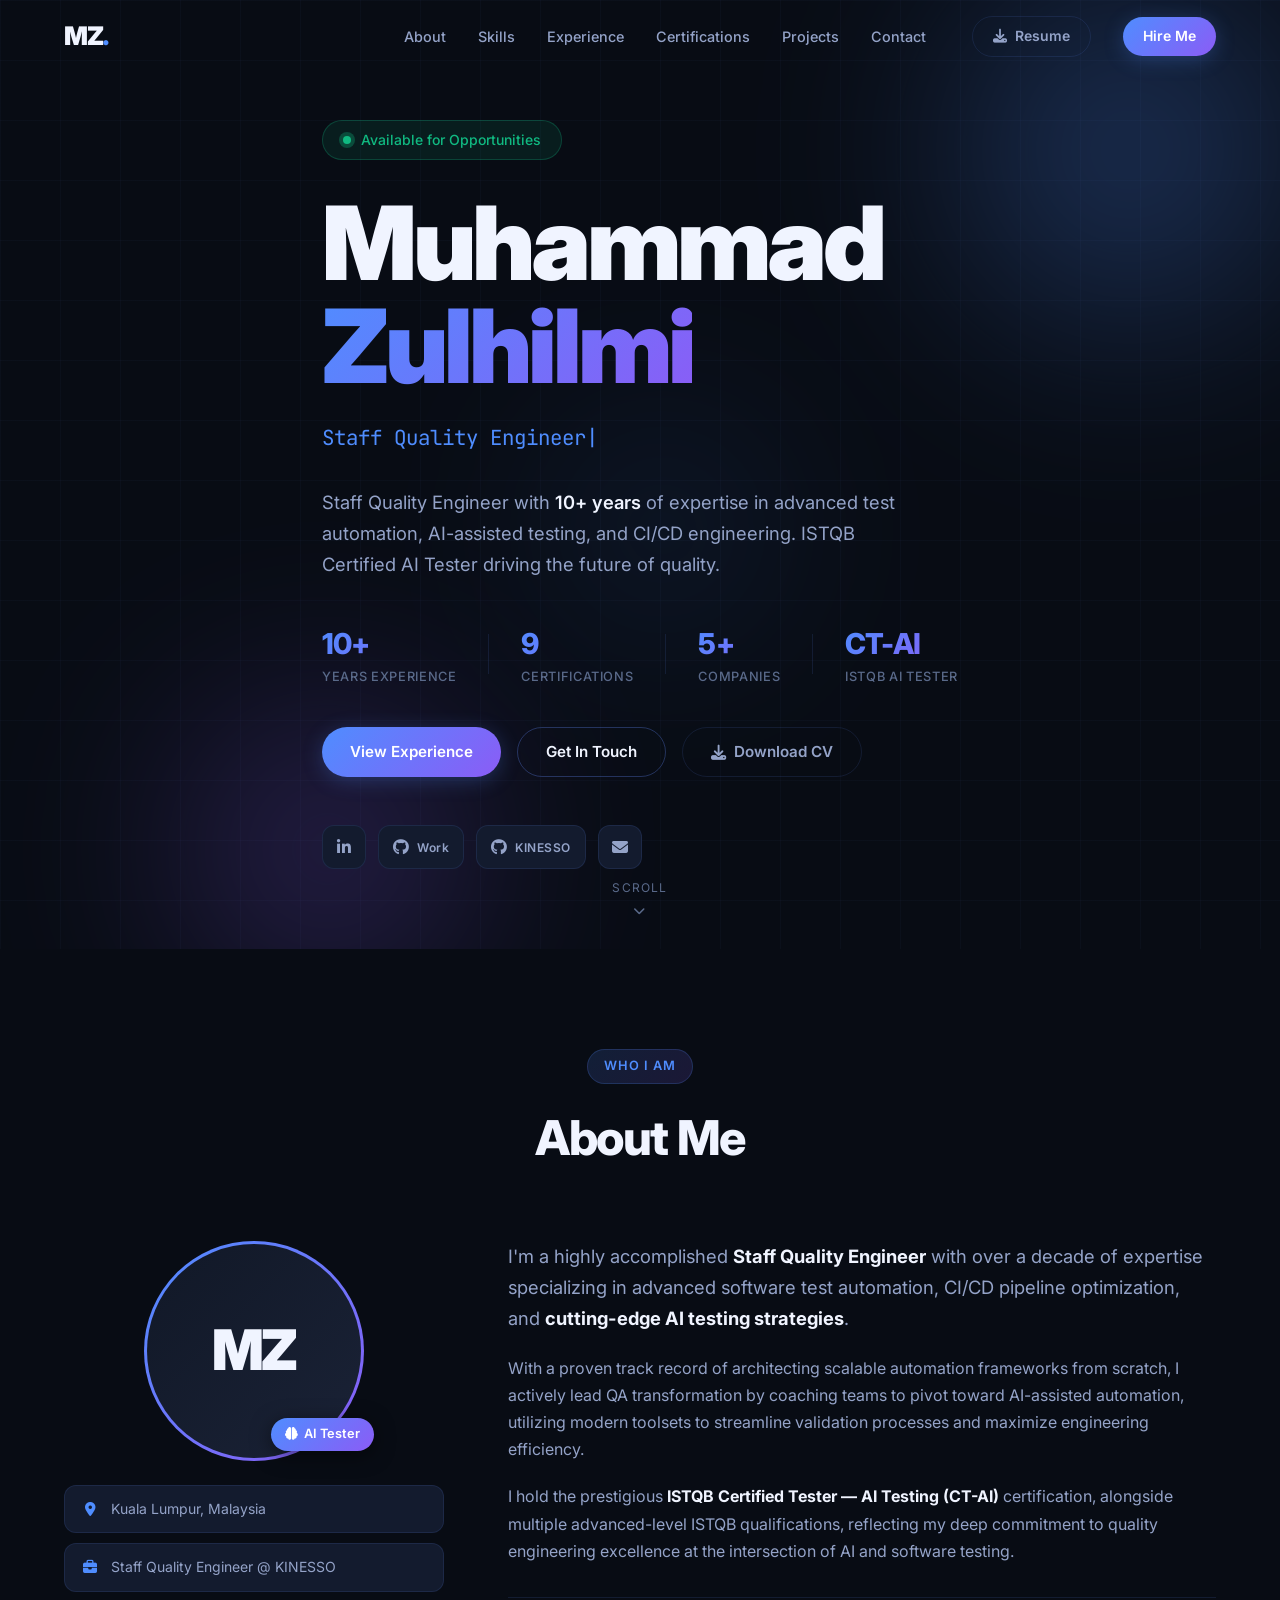
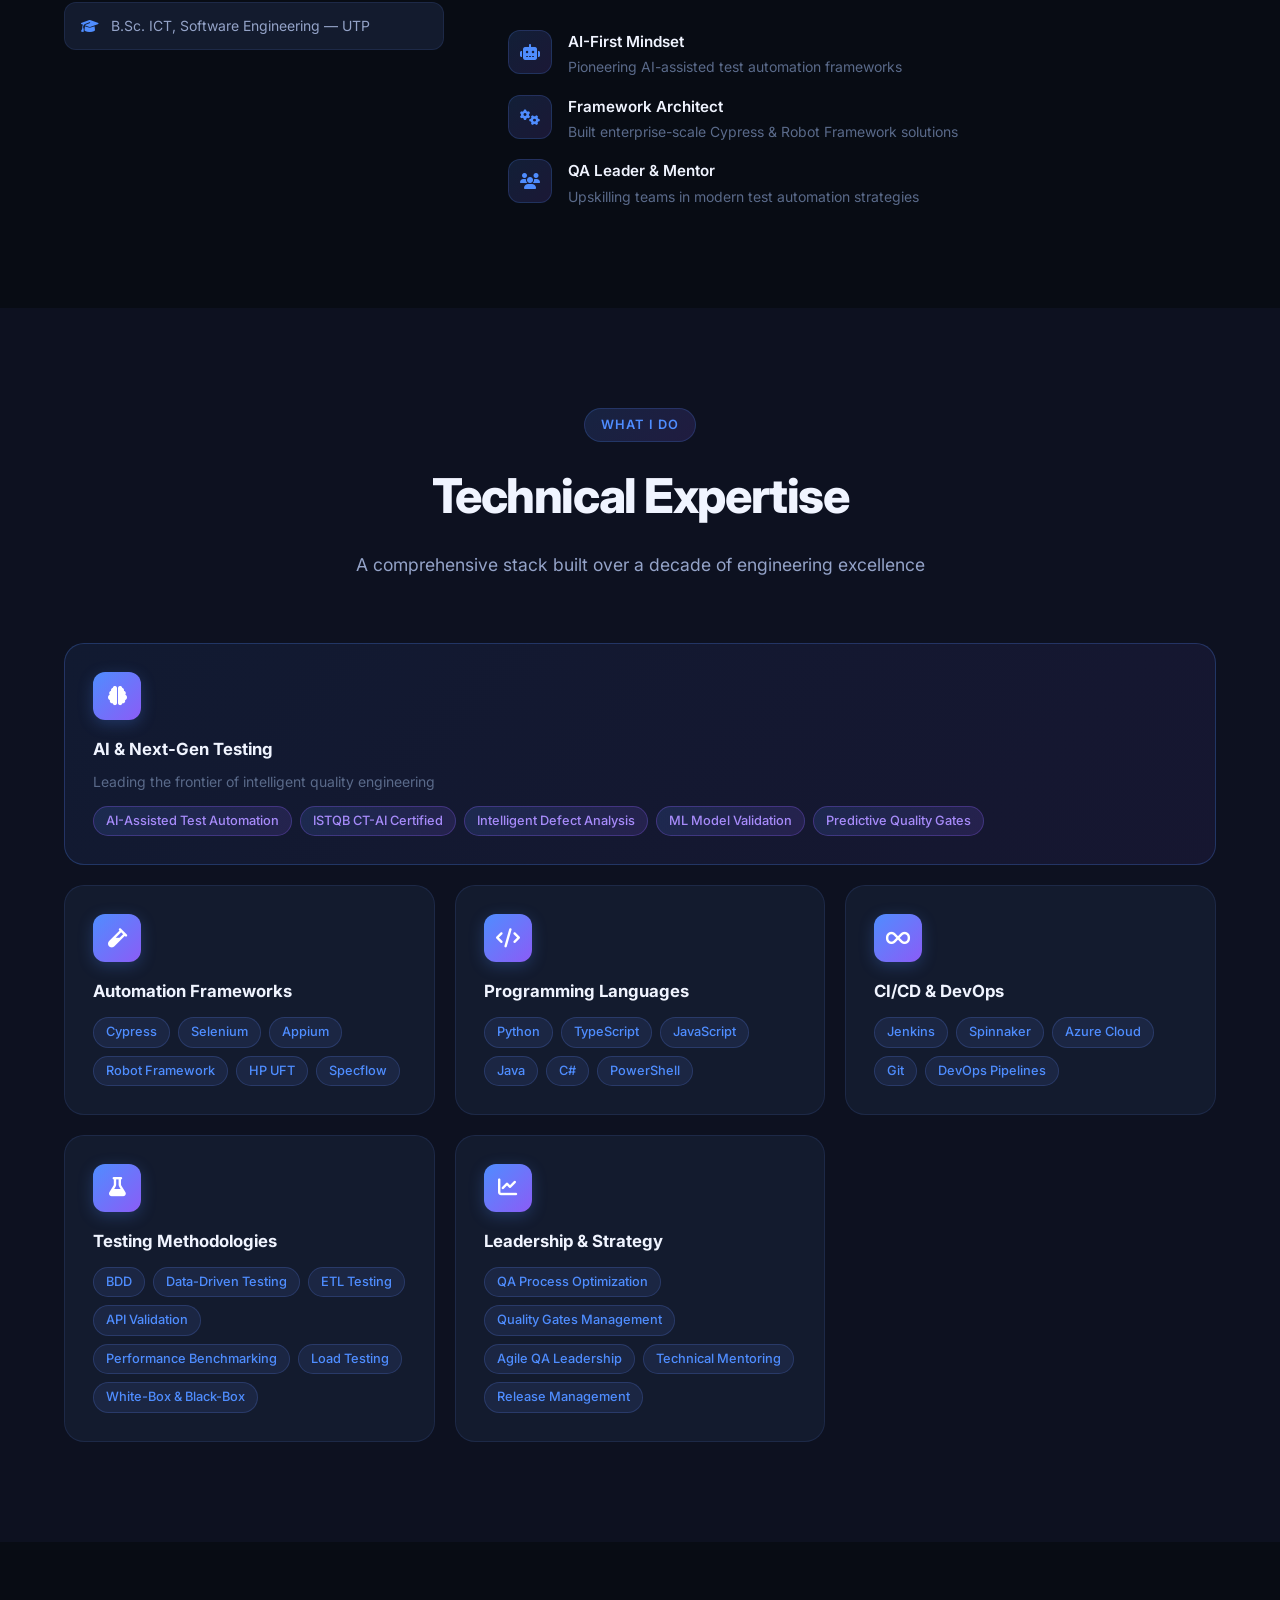
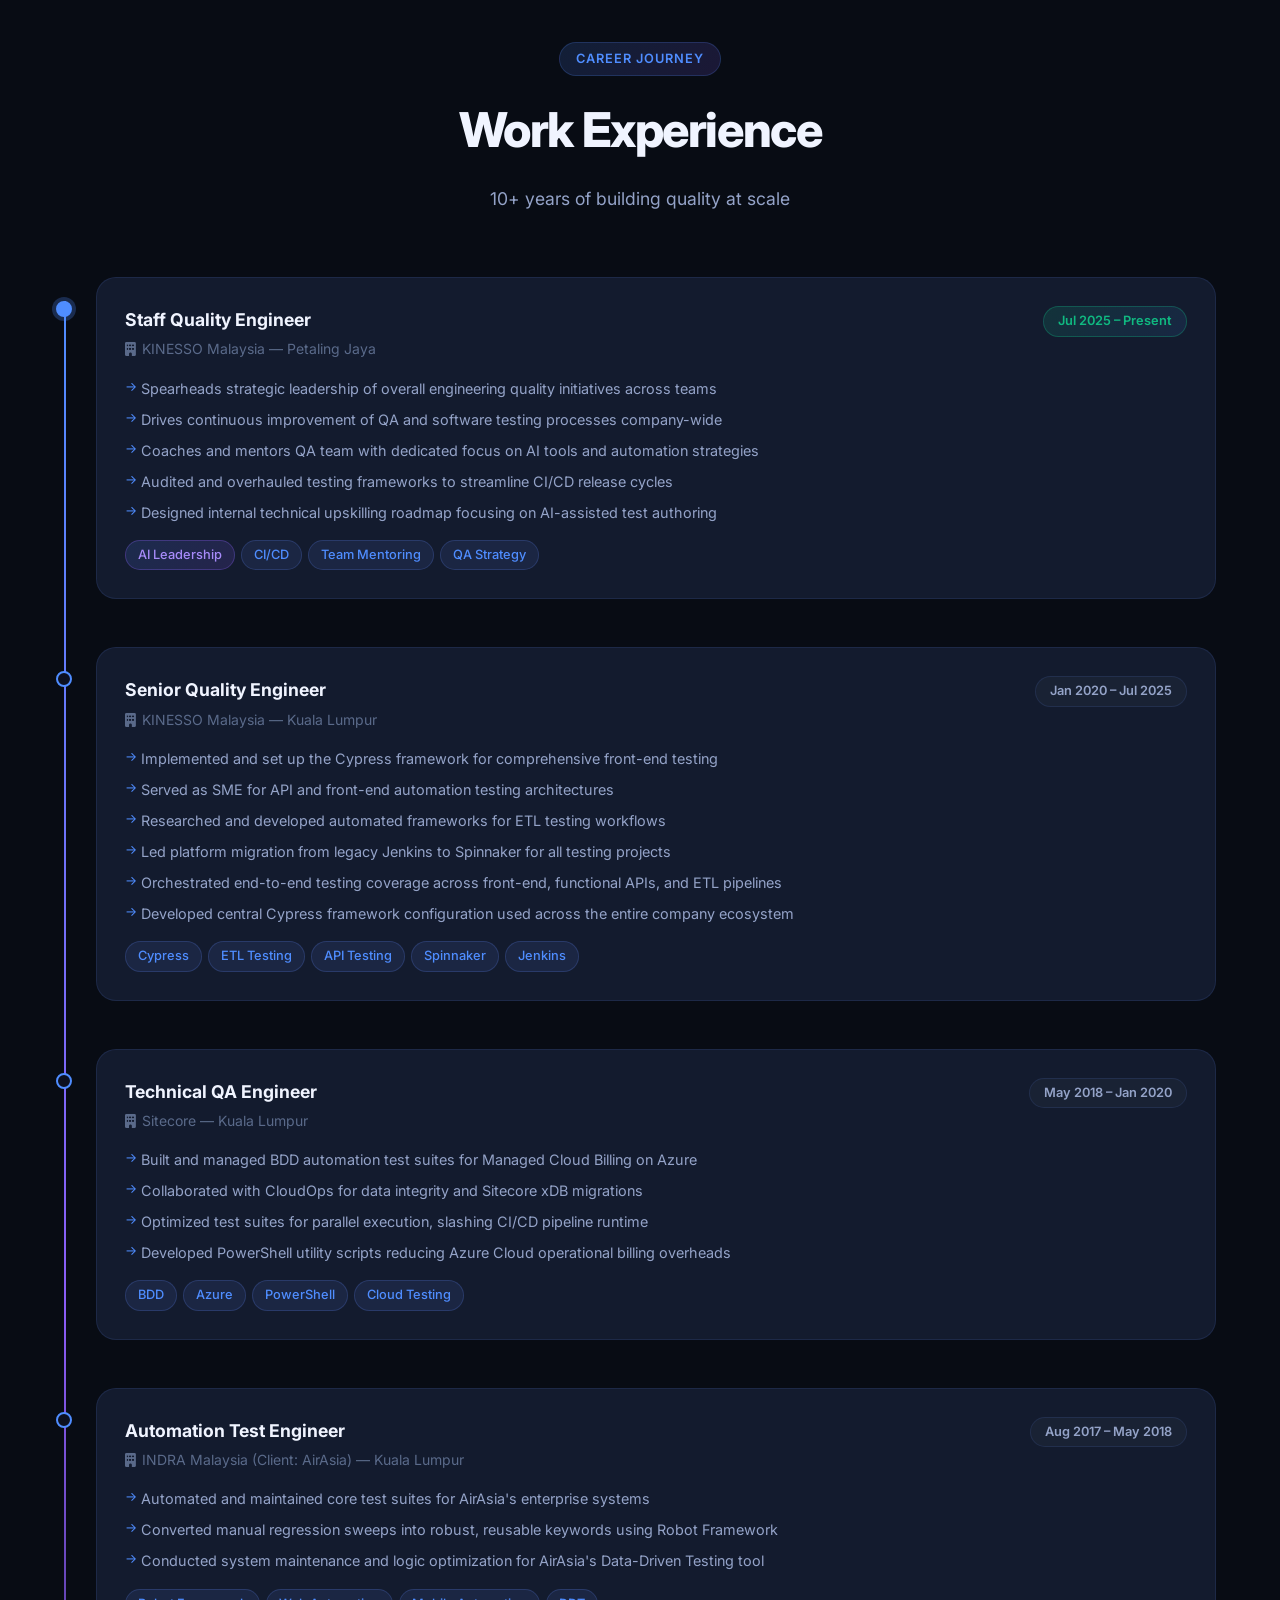
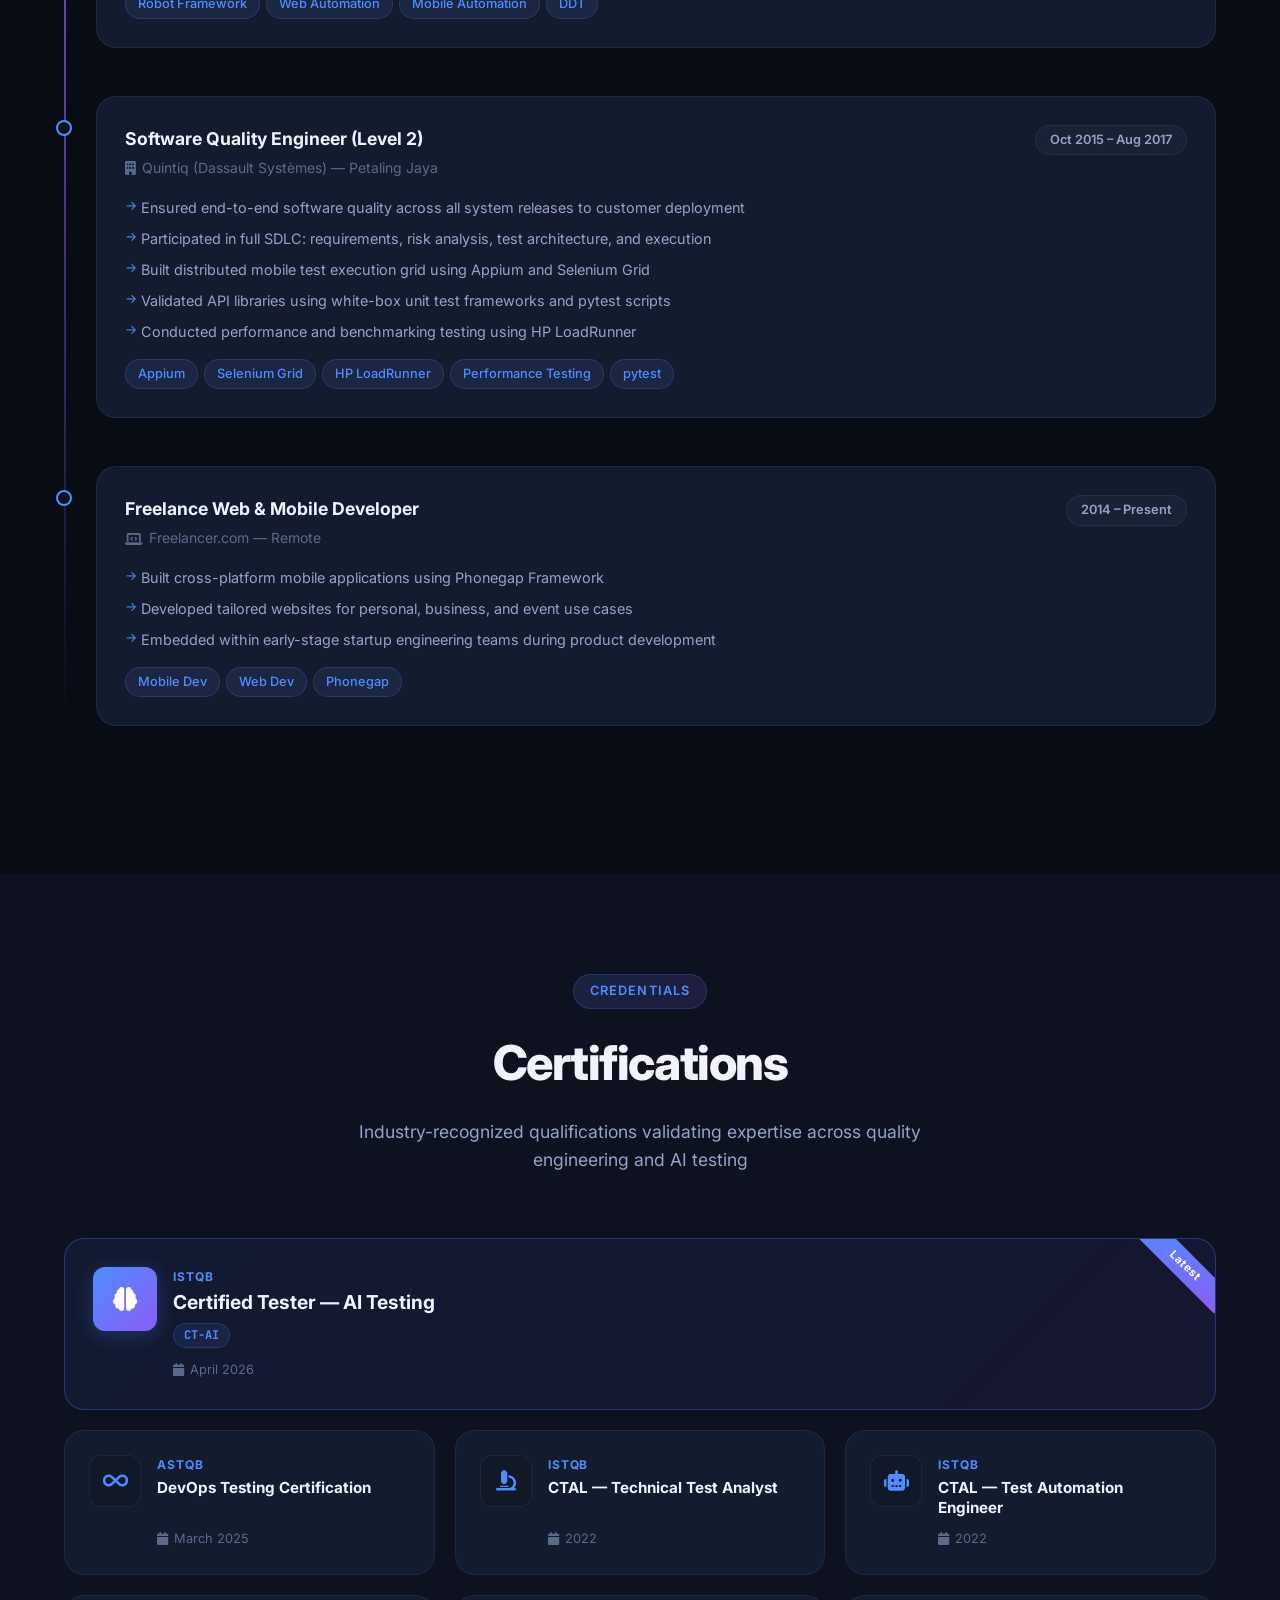
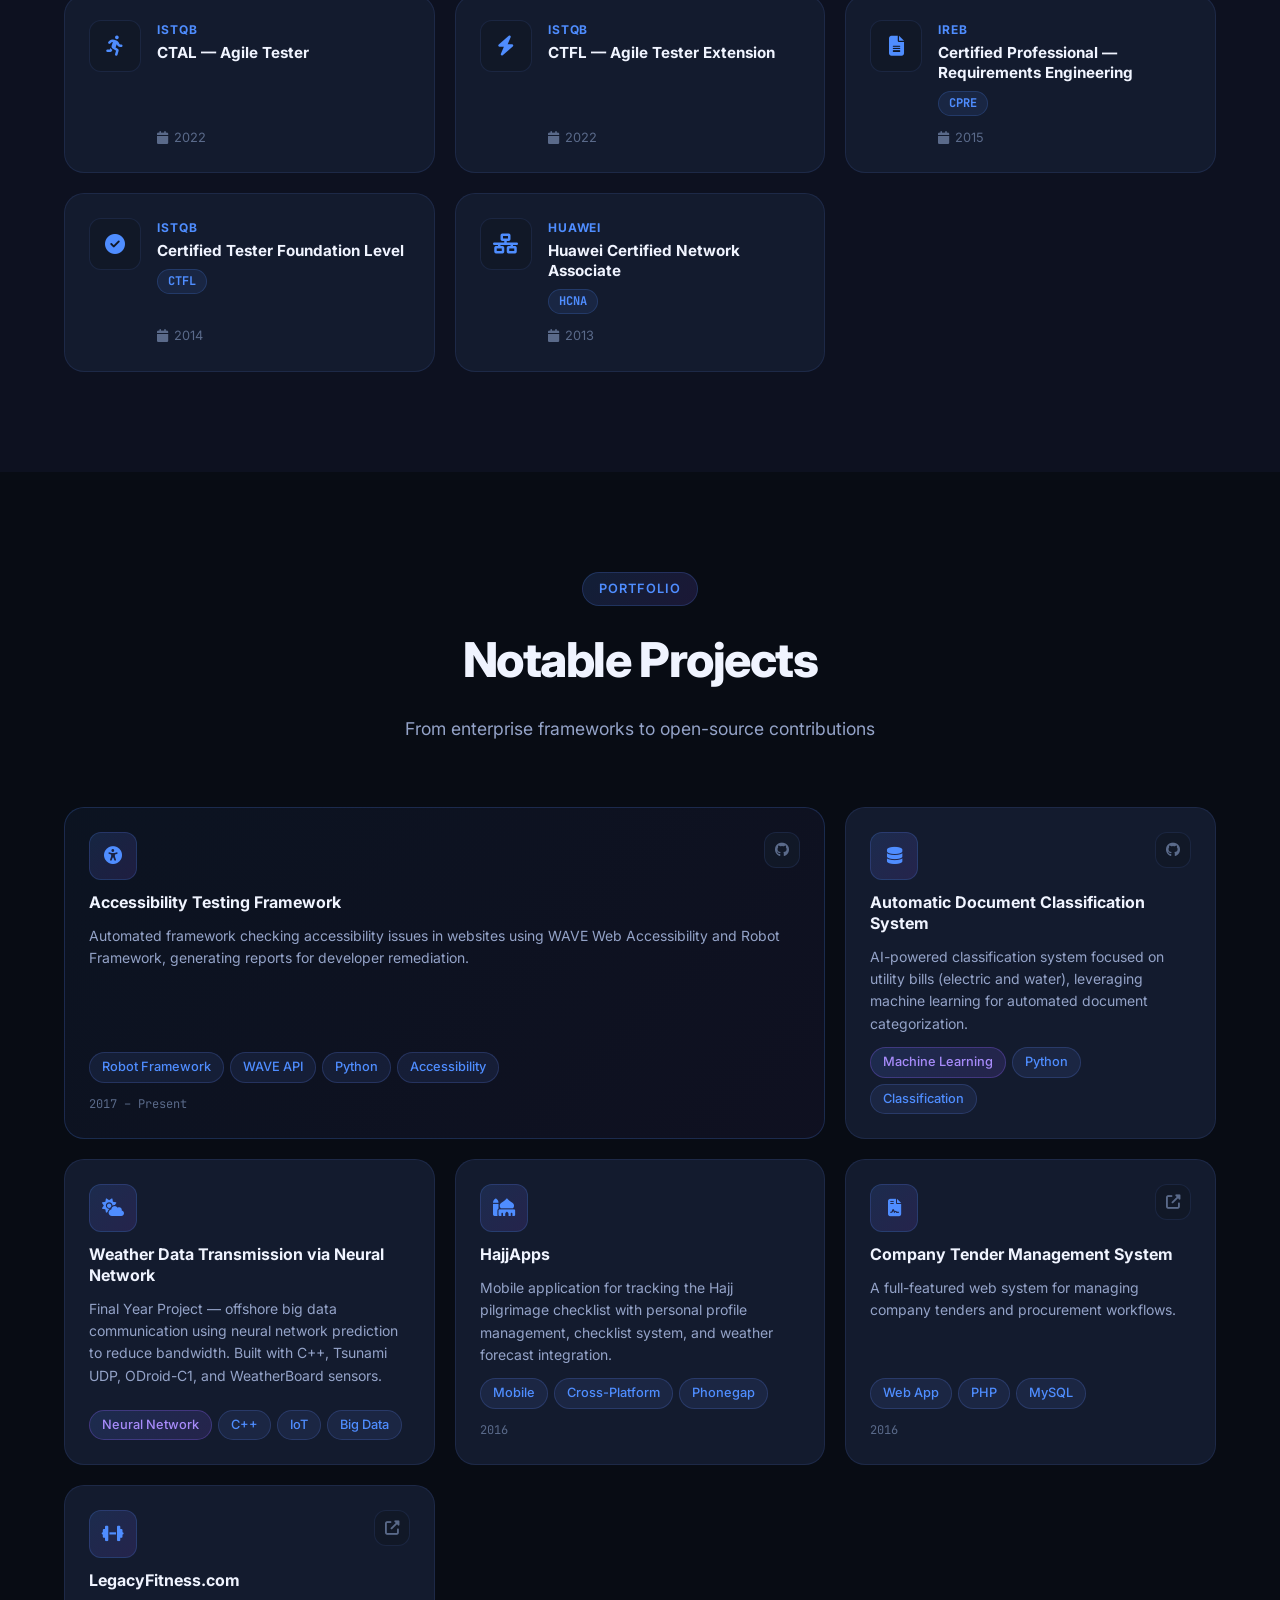
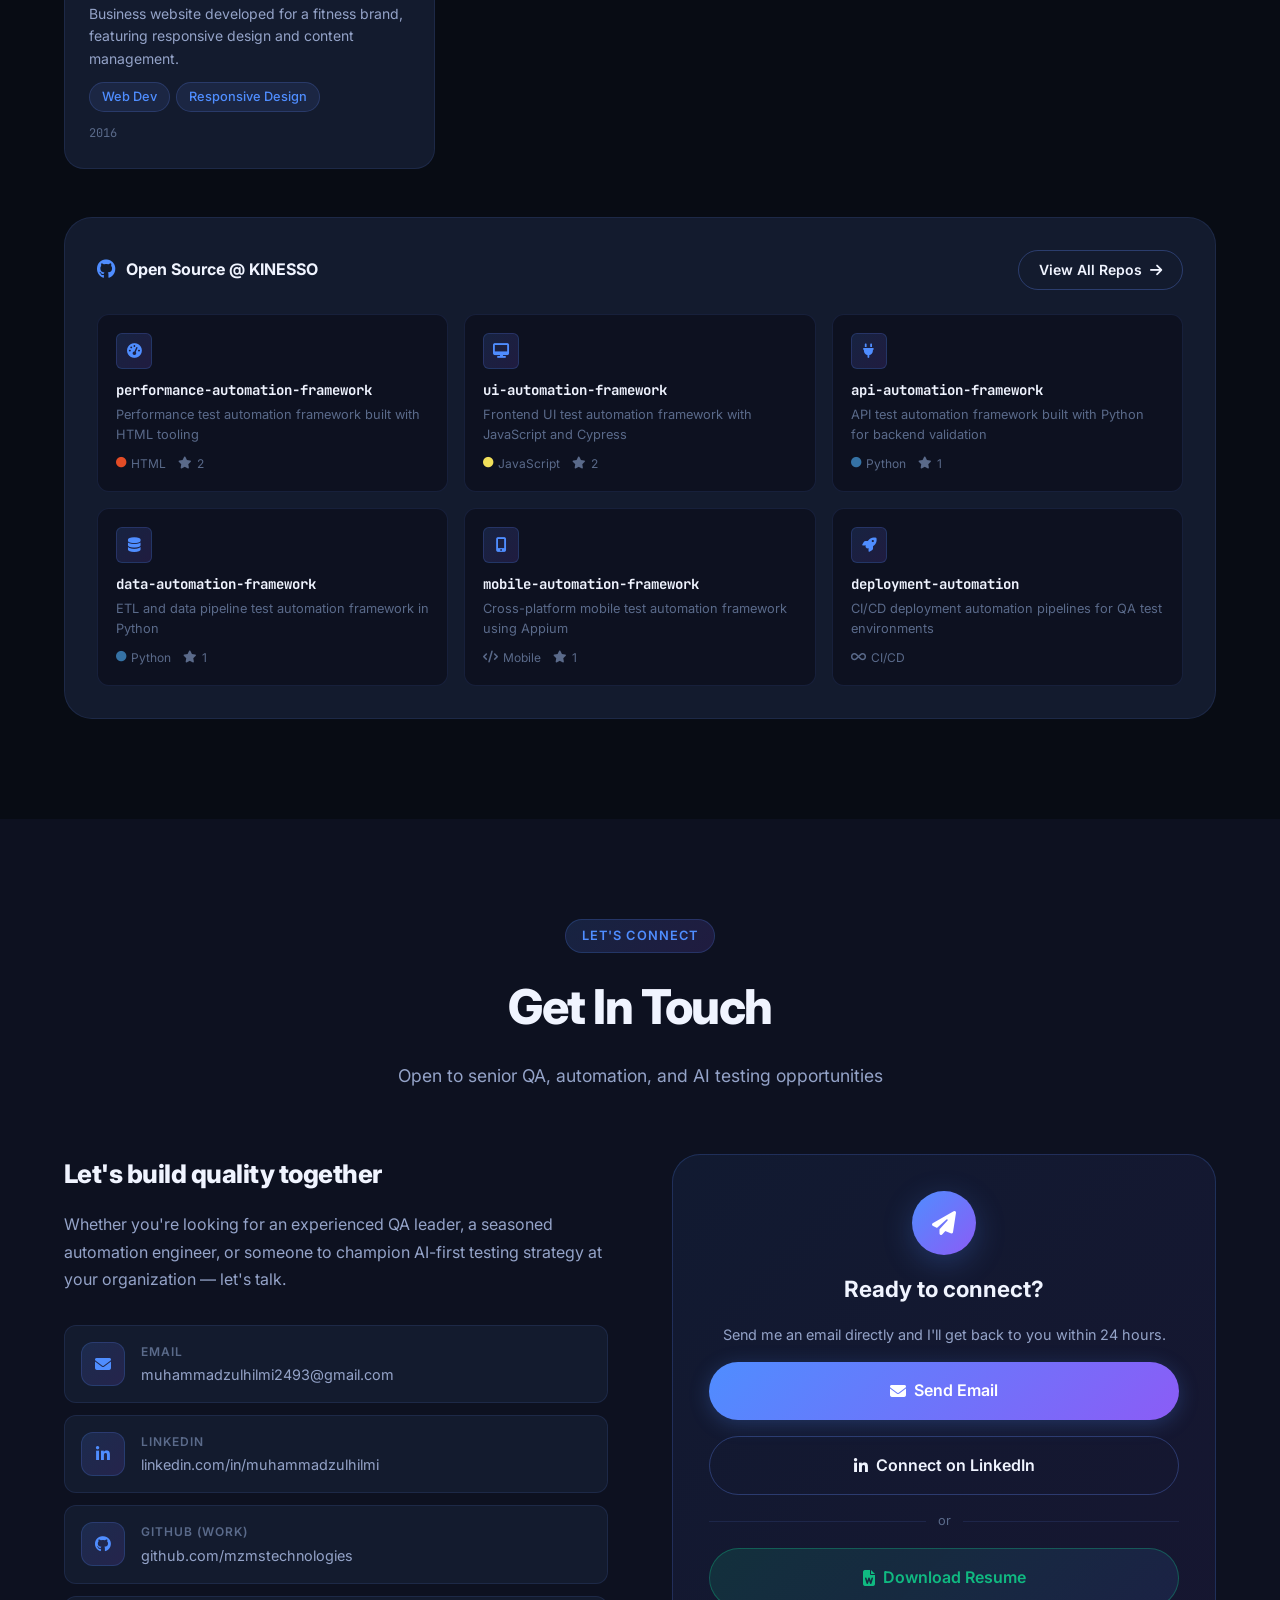
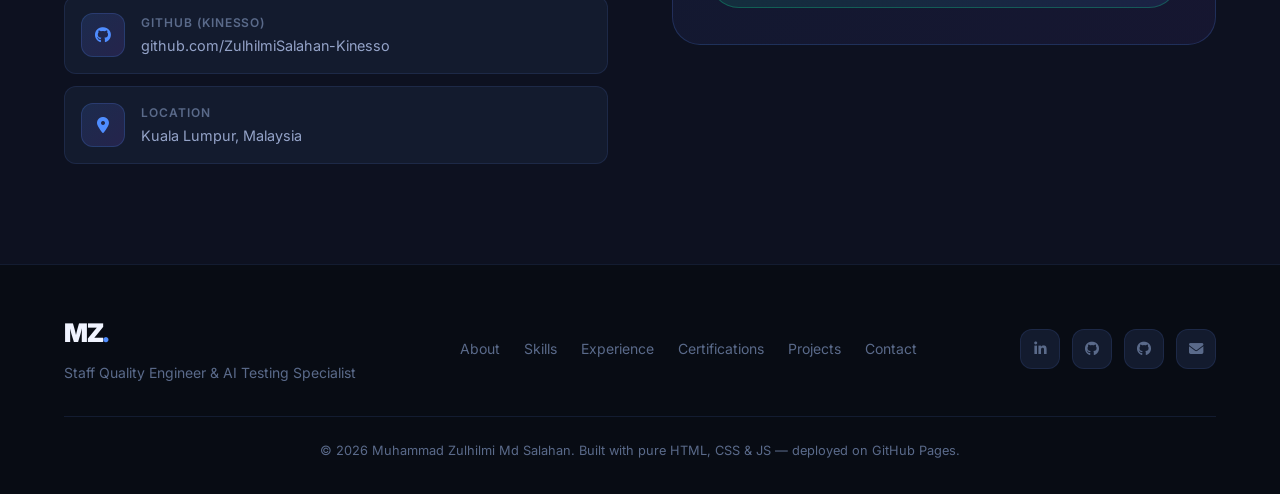
==== index.html @ 46afb4a0 "update 2026 site" ====
<!DOCTYPE html>
<html lang="en">
<head>
  <meta charset="UTF-8" />
  <meta name="viewport" content="width=device-width, initial-scale=1.0" />
  <meta name="description" content="Muhammad Zulhilmi Md Salahan — Staff Quality Engineer, AI Testing Specialist with 10+ years of expertise in test automation, CI/CD, and AI-assisted QA." />
  <meta name="keywords" content="QA Engineer, Test Automation, AI Testing, Cypress, ISTQB, CI/CD, Malaysia" />
  <meta name="author" content="Muhammad Zulhilmi Md Salahan" />
  <title>Muhammad Zulhilmi | Staff QE &amp; AI Testing Specialist</title>

  <!-- Open Graph -->
  <meta property="og:title" content="Muhammad Zulhilmi | Staff QE & AI Testing Specialist" />
  <meta property="og:description" content="10+ years in QA, specializing in AI-assisted test automation, Cypress, and CI/CD pipeline engineering." />
  <meta property="og:type" content="website" />
  <meta property="og:url" content="https://mzulhilmi.github.io" />

  <!-- Fonts -->
  <link rel="preconnect" href="https://fonts.googleapis.com" />
  <link rel="preconnect" href="https://fonts.gstatic.com" crossorigin />
  <link href="https://fonts.googleapis.com/css2?family=Inter:wght@300;400;500;600;700;800;900&family=JetBrains+Mono:wght@400;500&display=swap" rel="stylesheet" />

  <!-- Icons -->
  <link rel="stylesheet" href="https://cdnjs.cloudflare.com/ajax/libs/font-awesome/6.5.0/css/all.min.css" />

  <!-- Styles -->
  <link rel="stylesheet" href="css/portfolio.css" />
</head>
<body>

  <!-- ========== NAV ========== -->
  <nav class="nav" id="nav">
    <div class="nav__container">
      <a href="#hero" class="nav__logo">MZ<span>.</span></a>
      <ul class="nav__links" id="navLinks">
        <li><a href="#about">About</a></li>
        <li><a href="#skills">Skills</a></li>
        <li><a href="#experience">Experience</a></li>
        <li><a href="#certifications">Certifications</a></li>
        <li><a href="#projects">Projects</a></li>
        <li><a href="#contact">Contact</a></li>
      </ul>
      <a href="Resume-ZulhilmiSalahan.docx" download class="btn btn--sm btn--outline nav__resume">
        <i class="fas fa-download"></i> Resume
      </a>
      <a href="mailto:muhammadzulhilmi2493@gmail.com" class="btn btn--sm btn--primary nav__cta">Hire Me</a>
      <button class="nav__burger" id="navBurger" aria-label="Toggle navigation">
        <span></span><span></span><span></span>
      </button>
    </div>
  </nav>

  <!-- ========== HERO ========== -->
  <section class="hero" id="hero">
    <div class="hero__bg">
      <div class="hero__grid"></div>
      <div class="hero__orb hero__orb--1"></div>
      <div class="hero__orb hero__orb--2"></div>
      <div class="hero__orb hero__orb--3"></div>
    </div>
    <div class="hero__container">
      <div class="hero__badge">
        <span class="pulse-dot"></span>
        Available for Opportunities
      </div>
      <h1 class="hero__name">Muhammad<br /><span class="gradient-text">Zulhilmi</span></h1>
      <div class="hero__typewriter">
        <span id="typewriter"></span><span class="cursor">|</span>
      </div>
      <p class="hero__desc">
        Staff Quality Engineer with <strong>10+ years</strong> of expertise in advanced test automation, 
        AI-assisted testing, and CI/CD engineering. ISTQB Certified AI Tester driving the future of quality.
      </p>
      <div class="hero__stats">
        <div class="stat">
          <span class="stat__num">10+</span>
          <span class="stat__label">Years Experience</span>
        </div>
        <div class="stat__divider"></div>
        <div class="stat">
          <span class="stat__num">9</span>
          <span class="stat__label">Certifications</span>
        </div>
        <div class="stat__divider"></div>
        <div class="stat">
          <span class="stat__num">5+</span>
          <span class="stat__label">Companies</span>
        </div>
        <div class="stat__divider"></div>
        <div class="stat">
          <span class="stat__num">CT-AI</span>
          <span class="stat__label">ISTQB AI Tester</span>
        </div>
      </div>
      <div class="hero__actions">
        <a href="#experience" class="btn btn--primary">View Experience</a>
        <a href="#contact" class="btn btn--ghost">Get In Touch</a>
        <a href="Resume-ZulhilmiSalahan.docx" download class="btn btn--outline">
          <i class="fas fa-download"></i> Download CV
        </a>
      </div>
      <div class="hero__socials">
        <a href="https://www.linkedin.com/in/muhammadzulhilmi/" target="_blank" rel="noopener" aria-label="LinkedIn">
          <i class="fab fa-linkedin-in"></i>
        </a>
        <a href="https://github.com/mzmstechnologies" target="_blank" rel="noopener" aria-label="GitHub (Work)">
          <i class="fab fa-github"></i>
          <span class="social__label">Work</span>
        </a>
        <a href="https://github.com/ZulhilmiSalahan-Kinesso" target="_blank" rel="noopener" aria-label="GitHub (KINESSO)">
          <i class="fab fa-github"></i>
          <span class="social__label">KINESSO</span>
        </a>
        <a href="mailto:muhammadzulhilmi2493@gmail.com" aria-label="Email">
          <i class="fas fa-envelope"></i>
        </a>
      </div>
    </div>
    <div class="hero__scroll">
      <span>Scroll</span>
      <i class="fas fa-chevron-down"></i>
    </div>
  </section>

  <!-- ========== ABOUT ========== -->
  <section class="section" id="about">
    <div class="container">
      <div class="section__header">
        <span class="section__tag">Who I Am</span>
        <h2 class="section__title">About Me</h2>
      </div>
      <div class="about__grid">
        <div class="about__visual">
          <div class="about__avatar">
            <div class="about__avatar-inner">
              <img
                src="https://github.com/ZulhilmiSalahan-Kinesso.png"
                alt="Muhammad Zulhilmi Md Salahan"
                class="avatar__photo"
                loading="lazy"
                onerror="this.style.display='none';this.nextElementSibling.style.display='flex'"
              />
              <div class="avatar__initials" style="display:none">MZ</div>
            </div>
            <div class="about__ai-badge">
              <i class="fas fa-brain"></i>
              <span>AI Tester</span>
            </div>
          </div>
          <div class="about__cards">
            <div class="about__card">
              <i class="fas fa-map-marker-alt"></i>
              <span>Kuala Lumpur, Malaysia</span>
            </div>
            <div class="about__card">
              <i class="fas fa-briefcase"></i>
              <span>Staff Quality Engineer @ KINESSO</span>
            </div>
            <div class="about__card">
              <i class="fas fa-graduation-cap"></i>
              <span>B.Sc. ICT, Software Engineering — UTP</span>
            </div>
          </div>
        </div>
        <div class="about__content">
          <p class="about__lead">
            I'm a highly accomplished <strong>Staff Quality Engineer</strong> with over a decade of expertise 
            specializing in advanced software test automation, CI/CD pipeline optimization, and 
            <strong>cutting-edge AI testing strategies</strong>.
          </p>
          <p>
            With a proven track record of architecting scalable automation frameworks from scratch, 
            I actively lead QA transformation by coaching teams to pivot toward AI-assisted automation, 
            utilizing modern toolsets to streamline validation processes and maximize engineering efficiency.
          </p>
          <p>
            I hold the prestigious <strong>ISTQB Certified Tester — AI Testing (CT-AI)</strong> certification, 
            alongside multiple advanced-level ISTQB qualifications, reflecting my deep commitment to quality 
            engineering excellence at the intersection of AI and software testing.
          </p>
          <div class="about__highlights">
            <div class="highlight">
              <i class="fas fa-robot"></i>
              <div>
                <strong>AI-First Mindset</strong>
                <span>Pioneering AI-assisted test automation frameworks</span>
              </div>
            </div>
            <div class="highlight">
              <i class="fas fa-cogs"></i>
              <div>
                <strong>Framework Architect</strong>
                <span>Built enterprise-scale Cypress & Robot Framework solutions</span>
              </div>
            </div>
            <div class="highlight">
              <i class="fas fa-users"></i>
              <div>
                <strong>QA Leader & Mentor</strong>
                <span>Upskilling teams in modern test automation strategies</span>
              </div>
            </div>
          </div>
        </div>
      </div>
    </div>
  </section>

  <!-- ========== SKILLS ========== -->
  <section class="section section--dark" id="skills">
    <div class="container">
      <div class="section__header">
        <span class="section__tag">What I Do</span>
        <h2 class="section__title">Technical Expertise</h2>
        <p class="section__subtitle">A comprehensive stack built over a decade of engineering excellence</p>
      </div>
      <div class="skills__grid">

        <div class="skill-card skill-card--featured">
          <div class="skill-card__icon">
            <i class="fas fa-brain"></i>
          </div>
          <h3>AI &amp; Next-Gen Testing</h3>
          <p>Leading the frontier of intelligent quality engineering</p>
          <div class="skill-tags">
            <span class="tag tag--ai">AI-Assisted Test Automation</span>
            <span class="tag tag--ai">ISTQB CT-AI Certified</span>
            <span class="tag tag--ai">Intelligent Defect Analysis</span>
            <span class="tag tag--ai">ML Model Validation</span>
            <span class="tag tag--ai">Predictive Quality Gates</span>
          </div>
        </div>

        <div class="skill-card">
          <div class="skill-card__icon">
            <i class="fas fa-vial"></i>
          </div>
          <h3>Automation Frameworks</h3>
          <div class="skill-tags">
            <span class="tag">Cypress</span>
            <span class="tag">Selenium</span>
            <span class="tag">Appium</span>
            <span class="tag">Robot Framework</span>
            <span class="tag">HP UFT</span>
            <span class="tag">Specflow</span>
          </div>
        </div>

        <div class="skill-card">
          <div class="skill-card__icon">
            <i class="fas fa-code"></i>
          </div>
          <h3>Programming Languages</h3>
          <div class="skill-tags">
            <span class="tag">Python</span>
            <span class="tag">TypeScript</span>
            <span class="tag">JavaScript</span>
            <span class="tag">Java</span>
            <span class="tag">C#</span>
            <span class="tag">PowerShell</span>
          </div>
        </div>

        <div class="skill-card">
          <div class="skill-card__icon">
            <i class="fas fa-infinity"></i>
          </div>
          <h3>CI/CD &amp; DevOps</h3>
          <div class="skill-tags">
            <span class="tag">Jenkins</span>
            <span class="tag">Spinnaker</span>
            <span class="tag">Azure Cloud</span>
            <span class="tag">Git</span>
            <span class="tag">DevOps Pipelines</span>
          </div>
        </div>

        <div class="skill-card">
          <div class="skill-card__icon">
            <i class="fas fa-flask"></i>
          </div>
          <h3>Testing Methodologies</h3>
          <div class="skill-tags">
            <span class="tag">BDD</span>
            <span class="tag">Data-Driven Testing</span>
            <span class="tag">ETL Testing</span>
            <span class="tag">API Validation</span>
            <span class="tag">Performance Benchmarking</span>
            <span class="tag">Load Testing</span>
            <span class="tag">White-Box &amp; Black-Box</span>
          </div>
        </div>

        <div class="skill-card">
          <div class="skill-card__icon">
            <i class="fas fa-chart-line"></i>
          </div>
          <h3>Leadership &amp; Strategy</h3>
          <div class="skill-tags">
            <span class="tag">QA Process Optimization</span>
            <span class="tag">Quality Gates Management</span>
            <span class="tag">Agile QA Leadership</span>
            <span class="tag">Technical Mentoring</span>
            <span class="tag">Release Management</span>
          </div>
        </div>

      </div>
    </div>
  </section>

  <!-- ========== EXPERIENCE ========== -->
  <section class="section" id="experience">
    <div class="container">
      <div class="section__header">
        <span class="section__tag">Career Journey</span>
        <h2 class="section__title">Work Experience</h2>
        <p class="section__subtitle">10+ years of building quality at scale</p>
      </div>
      <div class="timeline">

        <div class="timeline__item" data-animate>
          <div class="timeline__marker">
            <div class="timeline__dot timeline__dot--current"></div>
          </div>
          <div class="timeline__content">
            <div class="timeline__header">
              <div>
                <h3 class="timeline__role">Staff Quality Engineer</h3>
                <span class="timeline__company">
                  <i class="fas fa-building"></i> KINESSO Malaysia — Petaling Jaya
                </span>
              </div>
              <span class="timeline__period badge badge--current">Jul 2025 – Present</span>
            </div>
            <ul class="timeline__bullets">
              <li>Spearheads strategic leadership of overall engineering quality initiatives across teams</li>
              <li>Drives continuous improvement of QA and software testing processes company-wide</li>
              <li>Coaches and mentors QA team with dedicated focus on AI tools and automation strategies</li>
              <li>Audited and overhauled testing frameworks to streamline CI/CD release cycles</li>
              <li>Designed internal technical upskilling roadmap focusing on AI-assisted test authoring</li>
            </ul>
            <div class="timeline__tags">
              <span class="tag tag--ai">AI Leadership</span>
              <span class="tag">CI/CD</span>
              <span class="tag">Team Mentoring</span>
              <span class="tag">QA Strategy</span>
            </div>
          </div>
        </div>

        <div class="timeline__item" data-animate>
          <div class="timeline__marker">
            <div class="timeline__dot"></div>
          </div>
          <div class="timeline__content">
            <div class="timeline__header">
              <div>
                <h3 class="timeline__role">Senior Quality Engineer</h3>
                <span class="timeline__company">
                  <i class="fas fa-building"></i> KINESSO Malaysia — Kuala Lumpur
                </span>
              </div>
              <span class="timeline__period badge">Jan 2020 – Jul 2025</span>
            </div>
            <ul class="timeline__bullets">
              <li>Implemented and set up the Cypress framework for comprehensive front-end testing</li>
              <li>Served as SME for API and front-end automation testing architectures</li>
              <li>Researched and developed automated frameworks for ETL testing workflows</li>
              <li>Led platform migration from legacy Jenkins to Spinnaker for all testing projects</li>
              <li>Orchestrated end-to-end testing coverage across front-end, functional APIs, and ETL pipelines</li>
              <li>Developed central Cypress framework configuration used across the entire company ecosystem</li>
            </ul>
            <div class="timeline__tags">
              <span class="tag">Cypress</span>
              <span class="tag">ETL Testing</span>
              <span class="tag">API Testing</span>
              <span class="tag">Spinnaker</span>
              <span class="tag">Jenkins</span>
            </div>
          </div>
        </div>

        <div class="timeline__item" data-animate>
          <div class="timeline__marker">
            <div class="timeline__dot"></div>
          </div>
          <div class="timeline__content">
            <div class="timeline__header">
              <div>
                <h3 class="timeline__role">Technical QA Engineer</h3>
                <span class="timeline__company">
                  <i class="fas fa-building"></i> Sitecore — Kuala Lumpur
                </span>
              </div>
              <span class="timeline__period badge">May 2018 – Jan 2020</span>
            </div>
            <ul class="timeline__bullets">
              <li>Built and managed BDD automation test suites for Managed Cloud Billing on Azure</li>
              <li>Collaborated with CloudOps for data integrity and Sitecore xDB migrations</li>
              <li>Optimized test suites for parallel execution, slashing CI/CD pipeline runtime</li>
              <li>Developed PowerShell utility scripts reducing Azure Cloud operational billing overheads</li>
            </ul>
            <div class="timeline__tags">
              <span class="tag">BDD</span>
              <span class="tag">Azure</span>
              <span class="tag">PowerShell</span>
              <span class="tag">Cloud Testing</span>
            </div>
          </div>
        </div>

        <div class="timeline__item" data-animate>
          <div class="timeline__marker">
            <div class="timeline__dot"></div>
          </div>
          <div class="timeline__content">
            <div class="timeline__header">
              <div>
                <h3 class="timeline__role">Automation Test Engineer</h3>
                <span class="timeline__company">
                  <i class="fas fa-building"></i> INDRA Malaysia (Client: AirAsia) — Kuala Lumpur
                </span>
              </div>
              <span class="timeline__period badge">Aug 2017 – May 2018</span>
            </div>
            <ul class="timeline__bullets">
              <li>Automated and maintained core test suites for AirAsia's enterprise systems</li>
              <li>Converted manual regression sweeps into robust, reusable keywords using Robot Framework</li>
              <li>Conducted system maintenance and logic optimization for AirAsia's Data-Driven Testing tool</li>
            </ul>
            <div class="timeline__tags">
              <span class="tag">Robot Framework</span>
              <span class="tag">Web Automation</span>
              <span class="tag">Mobile Automation</span>
              <span class="tag">DDT</span>
            </div>
          </div>
        </div>

        <div class="timeline__item" data-animate>
          <div class="timeline__marker">
            <div class="timeline__dot"></div>
          </div>
          <div class="timeline__content">
            <div class="timeline__header">
              <div>
                <h3 class="timeline__role">Software Quality Engineer (Level 2)</h3>
                <span class="timeline__company">
                  <i class="fas fa-building"></i> Quintiq (Dassault Systèmes) — Petaling Jaya
                </span>
              </div>
              <span class="timeline__period badge">Oct 2015 – Aug 2017</span>
            </div>
            <ul class="timeline__bullets">
              <li>Ensured end-to-end software quality across all system releases to customer deployment</li>
              <li>Participated in full SDLC: requirements, risk analysis, test architecture, and execution</li>
              <li>Built distributed mobile test execution grid using Appium and Selenium Grid</li>
              <li>Validated API libraries using white-box unit test frameworks and pytest scripts</li>
              <li>Conducted performance and benchmarking testing using HP LoadRunner</li>
            </ul>
            <div class="timeline__tags">
              <span class="tag">Appium</span>
              <span class="tag">Selenium Grid</span>
              <span class="tag">HP LoadRunner</span>
              <span class="tag">Performance Testing</span>
              <span class="tag">pytest</span>
            </div>
          </div>
        </div>

        <div class="timeline__item" data-animate>
          <div class="timeline__marker">
            <div class="timeline__dot"></div>
          </div>
          <div class="timeline__content">
            <div class="timeline__header">
              <div>
                <h3 class="timeline__role">Freelance Web &amp; Mobile Developer</h3>
                <span class="timeline__company">
                  <i class="fas fa-laptop-code"></i> Freelancer.com — Remote
                </span>
              </div>
              <span class="timeline__period badge">2014 – Present</span>
            </div>
            <ul class="timeline__bullets">
              <li>Built cross-platform mobile applications using Phonegap Framework</li>
              <li>Developed tailored websites for personal, business, and event use cases</li>
              <li>Embedded within early-stage startup engineering teams during product development</li>
            </ul>
            <div class="timeline__tags">
              <span class="tag">Mobile Dev</span>
              <span class="tag">Web Dev</span>
              <span class="tag">Phonegap</span>
            </div>
          </div>
        </div>

      </div>
    </div>
  </section>

  <!-- ========== CERTIFICATIONS ========== -->
  <section class="section section--dark" id="certifications">
    <div class="container">
      <div class="section__header">
        <span class="section__tag">Credentials</span>
        <h2 class="section__title">Certifications</h2>
        <p class="section__subtitle">Industry-recognized qualifications validating expertise across quality engineering and AI testing</p>
      </div>
      <div class="certs__grid">

        <div class="cert-card cert-card--featured">
          <div class="cert-card__ribbon">Latest</div>
          <div class="cert-card__icon cert-card__icon--ai">
            <i class="fas fa-brain"></i>
          </div>
          <div class="cert-card__body">
            <span class="cert-card__issuer">ISTQB</span>
            <h3>Certified Tester — AI Testing</h3>
            <span class="cert-card__id">CT-AI</span>
            <span class="cert-card__date"><i class="fas fa-calendar"></i> April 2026</span>
          </div>
        </div>

        <div class="cert-card">
          <div class="cert-card__icon">
            <i class="fas fa-infinity"></i>
          </div>
          <div class="cert-card__body">
            <span class="cert-card__issuer">ASTQB</span>
            <h3>DevOps Testing Certification</h3>
            <span class="cert-card__date"><i class="fas fa-calendar"></i> March 2025</span>
          </div>
        </div>

        <div class="cert-card">
          <div class="cert-card__icon">
            <i class="fas fa-microscope"></i>
          </div>
          <div class="cert-card__body">
            <span class="cert-card__issuer">ISTQB</span>
            <h3>CTAL — Technical Test Analyst</h3>
            <span class="cert-card__date"><i class="fas fa-calendar"></i> 2022</span>
          </div>
        </div>

        <div class="cert-card">
          <div class="cert-card__icon">
            <i class="fas fa-robot"></i>
          </div>
          <div class="cert-card__body">
            <span class="cert-card__issuer">ISTQB</span>
            <h3>CTAL — Test Automation Engineer</h3>
            <span class="cert-card__date"><i class="fas fa-calendar"></i> 2022</span>
          </div>
        </div>

        <div class="cert-card">
          <div class="cert-card__icon">
            <i class="fas fa-running"></i>
          </div>
          <div class="cert-card__body">
            <span class="cert-card__issuer">ISTQB</span>
            <h3>CTAL — Agile Tester</h3>
            <span class="cert-card__date"><i class="fas fa-calendar"></i> 2022</span>
          </div>
        </div>

        <div class="cert-card">
          <div class="cert-card__icon">
            <i class="fas fa-bolt"></i>
          </div>
          <div class="cert-card__body">
            <span class="cert-card__issuer">ISTQB</span>
            <h3>CTFL — Agile Tester Extension</h3>
            <span class="cert-card__date"><i class="fas fa-calendar"></i> 2022</span>
          </div>
        </div>

        <div class="cert-card">
          <div class="cert-card__icon">
            <i class="fas fa-file-alt"></i>
          </div>
          <div class="cert-card__body">
            <span class="cert-card__issuer">IREB</span>
            <h3>Certified Professional — Requirements Engineering</h3>
            <span class="cert-card__id">CPRE</span>
            <span class="cert-card__date"><i class="fas fa-calendar"></i> 2015</span>
          </div>
        </div>

        <div class="cert-card">
          <div class="cert-card__icon">
            <i class="fas fa-check-circle"></i>
          </div>
          <div class="cert-card__body">
            <span class="cert-card__issuer">ISTQB</span>
            <h3>Certified Tester Foundation Level</h3>
            <span class="cert-card__id">CTFL</span>
            <span class="cert-card__date"><i class="fas fa-calendar"></i> 2014</span>
          </div>
        </div>

        <div class="cert-card">
          <div class="cert-card__icon">
            <i class="fas fa-network-wired"></i>
          </div>
          <div class="cert-card__body">
            <span class="cert-card__issuer">Huawei</span>
            <h3>Huawei Certified Network Associate</h3>
            <span class="cert-card__id">HCNA</span>
            <span class="cert-card__date"><i class="fas fa-calendar"></i> 2013</span>
          </div>
        </div>

      </div>
    </div>
  </section>

  <!-- ========== PROJECTS ========== -->
  <section class="section" id="projects">
    <div class="container">
      <div class="section__header">
        <span class="section__tag">Portfolio</span>
        <h2 class="section__title">Notable Projects</h2>
        <p class="section__subtitle">From enterprise frameworks to open-source contributions</p>
      </div>
      <div class="projects__grid">

        <div class="project-card project-card--featured">
          <div class="project-card__header">
            <div class="project-card__icon"><i class="fas fa-universal-access"></i></div>
            <div class="project-card__links">
              <a href="https://github.com/wakjong/accessibility_automation_with_robot_framework" target="_blank" rel="noopener" aria-label="GitHub">
                <i class="fab fa-github"></i>
              </a>
            </div>
          </div>
          <h3>Accessibility Testing Framework</h3>
          <p>Automated framework checking accessibility issues in websites using WAVE Web Accessibility and Robot Framework, generating reports for developer remediation.</p>
          <div class="project-card__tags">
            <span class="tag">Robot Framework</span>
            <span class="tag">WAVE API</span>
            <span class="tag">Python</span>
            <span class="tag">Accessibility</span>
          </div>
          <span class="project-card__year">2017 – Present</span>
        </div>

        <div class="project-card">
          <div class="project-card__header">
            <div class="project-card__icon"><i class="fas fa-database"></i></div>
            <div class="project-card__links">
              <a href="https://github.com/mzmstechnologies" target="_blank" rel="noopener" aria-label="GitHub">
                <i class="fab fa-github"></i>
              </a>
            </div>
          </div>
          <h3>Automatic Document Classification System</h3>
          <p>AI-powered classification system focused on utility bills (electric and water), leveraging machine learning for automated document categorization.</p>
          <div class="project-card__tags">
            <span class="tag tag--ai">Machine Learning</span>
            <span class="tag">Python</span>
            <span class="tag">Classification</span>
          </div>
        </div>

        <div class="project-card">
          <div class="project-card__header">
            <div class="project-card__icon"><i class="fas fa-cloud-sun"></i></div>
          </div>
          <h3>Weather Data Transmission via Neural Network</h3>
          <p>Final Year Project — offshore big data communication using neural network prediction to reduce bandwidth. Built with C++, Tsunami UDP, ODroid-C1, and WeatherBoard sensors.</p>
          <div class="project-card__tags">
            <span class="tag tag--ai">Neural Network</span>
            <span class="tag">C++</span>
            <span class="tag">IoT</span>
            <span class="tag">Big Data</span>
          </div>
        </div>

        <div class="project-card">
          <div class="project-card__header">
            <div class="project-card__icon"><i class="fas fa-mosque"></i></div>
          </div>
          <h3>HajjApps</h3>
          <p>Mobile application for tracking the Hajj pilgrimage checklist with personal profile management, checklist system, and weather forecast integration.</p>
          <div class="project-card__tags">
            <span class="tag">Mobile</span>
            <span class="tag">Cross-Platform</span>
            <span class="tag">Phonegap</span>
          </div>
          <span class="project-card__year">2016</span>
        </div>

        <div class="project-card">
          <div class="project-card__header">
            <div class="project-card__icon"><i class="fas fa-file-contract"></i></div>
            <div class="project-card__links">
              <a href="https://wcatms.muhammadzulhilmi.com" target="_blank" rel="noopener" aria-label="Live Site">
                <i class="fas fa-external-link-alt"></i>
              </a>
            </div>
          </div>
          <h3>Company Tender Management System</h3>
          <p>A full-featured web system for managing company tenders and procurement workflows.</p>
          <div class="project-card__tags">
            <span class="tag">Web App</span>
            <span class="tag">PHP</span>
            <span class="tag">MySQL</span>
          </div>
          <span class="project-card__year">2016</span>
        </div>

        <div class="project-card">
          <div class="project-card__header">
            <div class="project-card__icon"><i class="fas fa-dumbbell"></i></div>
            <div class="project-card__links">
              <a href="https://legacyfitness.com.my" target="_blank" rel="noopener" aria-label="Live Site">
                <i class="fas fa-external-link-alt"></i>
              </a>
            </div>
          </div>
          <h3>LegacyFitness.com</h3>
          <p>Business website developed for a fitness brand, featuring responsive design and content management.</p>
          <div class="project-card__tags">
            <span class="tag">Web Dev</span>
            <span class="tag">Responsive Design</span>
          </div>
          <span class="project-card__year">2016</span>
        </div>

      </div>

      <!-- Open Source Frameworks -->
      <div class="oss-block">
        <div class="oss-block__header">
          <div class="oss-block__title">
            <i class="fab fa-github"></i>
            <span>Open Source @ KINESSO</span>
          </div>
          <a href="https://github.com/ZulhilmiSalahan-Kinesso" target="_blank" rel="noopener" class="btn btn--ghost btn--sm">
            View All Repos <i class="fas fa-arrow-right"></i>
          </a>
        </div>
        <div class="oss-grid">
          <a href="https://github.com/ZulhilmiSalahan-Kinesso/performance-automation-framework" target="_blank" rel="noopener" class="oss-card">
            <div class="oss-card__icon"><i class="fas fa-tachometer-alt"></i></div>
            <div class="oss-card__body">
              <h4>performance-automation-framework</h4>
              <p>Performance test automation framework built with HTML tooling</p>
            </div>
            <div class="oss-card__meta">
              <span><i class="fas fa-circle" style="color:#e34c26"></i> HTML</span>
              <span><i class="fas fa-star"></i> 2</span>
            </div>
          </a>
          <a href="https://github.com/ZulhilmiSalahan-Kinesso/ui-automation-framework" target="_blank" rel="noopener" class="oss-card">
            <div class="oss-card__icon"><i class="fas fa-desktop"></i></div>
            <div class="oss-card__body">
              <h4>ui-automation-framework</h4>
              <p>Frontend UI test automation framework with JavaScript and Cypress</p>
            </div>
            <div class="oss-card__meta">
              <span><i class="fas fa-circle" style="color:#f1e05a"></i> JavaScript</span>
              <span><i class="fas fa-star"></i> 2</span>
            </div>
          </a>
          <a href="https://github.com/ZulhilmiSalahan-Kinesso/api-automation-framework" target="_blank" rel="noopener" class="oss-card">
            <div class="oss-card__icon"><i class="fas fa-plug"></i></div>
            <div class="oss-card__body">
              <h4>api-automation-framework</h4>
              <p>API test automation framework built with Python for backend validation</p>
            </div>
            <div class="oss-card__meta">
              <span><i class="fas fa-circle" style="color:#3572A5"></i> Python</span>
              <span><i class="fas fa-star"></i> 1</span>
            </div>
          </a>
          <a href="https://github.com/ZulhilmiSalahan-Kinesso/data-automation-framework" target="_blank" rel="noopener" class="oss-card">
            <div class="oss-card__icon"><i class="fas fa-database"></i></div>
            <div class="oss-card__body">
              <h4>data-automation-framework</h4>
              <p>ETL and data pipeline test automation framework in Python</p>
            </div>
            <div class="oss-card__meta">
              <span><i class="fas fa-circle" style="color:#3572A5"></i> Python</span>
              <span><i class="fas fa-star"></i> 1</span>
            </div>
          </a>
          <a href="https://github.com/ZulhilmiSalahan-Kinesso/mobile-automation-framework" target="_blank" rel="noopener" class="oss-card">
            <div class="oss-card__icon"><i class="fas fa-mobile-alt"></i></div>
            <div class="oss-card__body">
              <h4>mobile-automation-framework</h4>
              <p>Cross-platform mobile test automation framework using Appium</p>
            </div>
            <div class="oss-card__meta">
              <span><i class="fas fa-code"></i> Mobile</span>
              <span><i class="fas fa-star"></i> 1</span>
            </div>
          </a>
          <a href="https://github.com/ZulhilmiSalahan-Kinesso/deployment-automation" target="_blank" rel="noopener" class="oss-card">
            <div class="oss-card__icon"><i class="fas fa-rocket"></i></div>
            <div class="oss-card__body">
              <h4>deployment-automation</h4>
              <p>CI/CD deployment automation pipelines for QA test environments</p>
            </div>
            <div class="oss-card__meta">
              <span><i class="fas fa-infinity"></i> CI/CD</span>
            </div>
          </a>
        </div>
      </div>

    </div>
  </section>

  <!-- ========== CONTACT ========== -->
  <section class="section section--dark" id="contact">
    <div class="container">
      <div class="section__header">
        <span class="section__tag">Let's Connect</span>
        <h2 class="section__title">Get In Touch</h2>
        <p class="section__subtitle">Open to senior QA, automation, and AI testing opportunities</p>
      </div>
      <div class="contact__grid">
        <div class="contact__info">
          <h3>Let's build quality together</h3>
          <p>
            Whether you're looking for an experienced QA leader, a seasoned automation engineer, 
            or someone to champion AI-first testing strategy at your organization — let's talk.
          </p>
          <div class="contact__items">
            <a href="mailto:muhammadzulhilmi2493@gmail.com" class="contact__item">
              <div class="contact__item-icon"><i class="fas fa-envelope"></i></div>
              <div>
                <span class="contact__item-label">Email</span>
                <span class="contact__item-value">muhammadzulhilmi2493@gmail.com</span>
              </div>
            </a>
            <a href="https://www.linkedin.com/in/muhammadzulhilmi/" target="_blank" rel="noopener" class="contact__item">
              <div class="contact__item-icon"><i class="fab fa-linkedin-in"></i></div>
              <div>
                <span class="contact__item-label">LinkedIn</span>
                <span class="contact__item-value">linkedin.com/in/muhammadzulhilmi</span>
              </div>
            </a>
            <a href="https://github.com/mzmstechnologies" target="_blank" rel="noopener" class="contact__item">
              <div class="contact__item-icon"><i class="fab fa-github"></i></div>
              <div>
                <span class="contact__item-label">GitHub (Work)</span>
                <span class="contact__item-value">github.com/mzmstechnologies</span>
              </div>
            </a>
            <a href="https://github.com/ZulhilmiSalahan-Kinesso" target="_blank" rel="noopener" class="contact__item">
              <div class="contact__item-icon"><i class="fab fa-github"></i></div>
              <div>
                <span class="contact__item-label">GitHub (KINESSO)</span>
                <span class="contact__item-value">github.com/ZulhilmiSalahan-Kinesso</span>
              </div>
            </a>
            <div class="contact__item">
              <div class="contact__item-icon"><i class="fas fa-map-marker-alt"></i></div>
              <div>
                <span class="contact__item-label">Location</span>
                <span class="contact__item-value">Kuala Lumpur, Malaysia</span>
              </div>
            </div>
          </div>
        </div>
        <div class="contact__cta-panel">
          <div class="contact__cta-card">
            <div class="contact__cta-icon"><i class="fas fa-paper-plane"></i></div>
            <h3>Ready to connect?</h3>
            <p>Send me an email directly and I'll get back to you within 24 hours.</p>
            <a href="mailto:muhammadzulhilmi2493@gmail.com" class="btn btn--primary btn--lg">
              <i class="fas fa-envelope"></i> Send Email
            </a>
            <a href="https://www.linkedin.com/in/muhammadzulhilmi/" target="_blank" rel="noopener" class="btn btn--ghost btn--lg">
              <i class="fab fa-linkedin-in"></i> Connect on LinkedIn
            </a>
            <div class="contact__divider">
              <span>or</span>
            </div>
            <a href="Resume-ZulhilmiSalahan.docx" download class="btn btn--resume btn--lg">
              <i class="fas fa-file-word"></i> Download Resume
            </a>
          </div>
        </div>
      </div>
    </div>
  </section>

  <!-- ========== FOOTER ========== -->
  <footer class="footer">
    <div class="container">
      <div class="footer__inner">
        <div class="footer__brand">
          <a href="#hero" class="nav__logo">MZ<span>.</span></a>
          <p>Staff Quality Engineer &amp; AI Testing Specialist</p>
        </div>
        <div class="footer__links">
          <a href="#about">About</a>
          <a href="#skills">Skills</a>
          <a href="#experience">Experience</a>
          <a href="#certifications">Certifications</a>
          <a href="#projects">Projects</a>
          <a href="#contact">Contact</a>
        </div>
        <div class="footer__socials">
          <a href="https://www.linkedin.com/in/muhammadzulhilmi/" target="_blank" rel="noopener" aria-label="LinkedIn"><i class="fab fa-linkedin-in"></i></a>
          <a href="https://github.com/mzmstechnologies" target="_blank" rel="noopener" aria-label="GitHub Work"><i class="fab fa-github"></i></a>
          <a href="https://github.com/ZulhilmiSalahan-Kinesso" target="_blank" rel="noopener" aria-label="GitHub KINESSO"><i class="fab fa-github"></i></a>
          <a href="mailto:muhammadzulhilmi2493@gmail.com" aria-label="Email"><i class="fas fa-envelope"></i></a>
        </div>
      </div>
      <div class="footer__bottom">
        <p>&copy; 2026 Muhammad Zulhilmi Md Salahan. Built with pure HTML, CSS &amp; JS — deployed on GitHub Pages.</p>
      </div>
    </div>
  </footer>

  <script src="js/portfolio.js"></script>
</body>
</html>
---- css/portfolio.css ----
/* ==========================================================================
   Portfolio CSS — Muhammad Zulhilmi
   Modern dark theme with AI-inspired accent palette
   ========================================================================== */

/* --------------------------------------------------------------------------
   1. Custom Properties
   -------------------------------------------------------------------------- */
:root {
  /* Colors */
  --bg-900: #080c14;
  --bg-800: #0d1120;
  --bg-700: #111827;
  --bg-600: #1a2236;
  --bg-500: #1e2a40;

  --surface: #131b2e;
  --surface-2: #192234;
  --surface-hover: #1f2d45;

  --border: rgba(99, 140, 255, 0.12);
  --border-hover: rgba(99, 140, 255, 0.3);

  /* Brand */
  --primary: #4f8dff;
  --primary-dark: #2b6aef;
  --primary-glow: rgba(79, 141, 255, 0.25);

  --accent: #8b5cf6;
  --accent-glow: rgba(139, 92, 246, 0.25);

  --ai-from: #4f8dff;
  --ai-to: #8b5cf6;

  --success: #10b981;
  --warning: #f59e0b;

  /* Text */
  --text-primary: #f0f4ff;
  --text-secondary: #94a3c8;
  --text-muted: #5a6a8a;

  /* Typography */
  --font-sans: 'Inter', -apple-system, BlinkMacSystemFont, sans-serif;
  --font-mono: 'JetBrains Mono', 'Fira Code', monospace;

  /* Spacing */
  --section-py: 100px;
  --container-max: 1200px;

  /* Radius */
  --radius-sm: 6px;
  --radius-md: 12px;
  --radius-lg: 20px;
  --radius-xl: 28px;
  --radius-full: 9999px;

  /* Shadows */
  --shadow-sm: 0 1px 3px rgba(0, 0, 0, 0.4);
  --shadow-md: 0 4px 20px rgba(0, 0, 0, 0.5);
  --shadow-lg: 0 10px 40px rgba(0, 0, 0, 0.6);
  --shadow-glow: 0 0 40px var(--primary-glow);

  /* Transitions */
  --transition: 0.2s ease;
  --transition-slow: 0.4s ease;
}

/* --------------------------------------------------------------------------
   2. Reset & Base
   -------------------------------------------------------------------------- */
*, *::before, *::after {
  box-sizing: border-box;
  margin: 0;
  padding: 0;
}

html {
  scroll-behavior: smooth;
  font-size: 16px;
}

body {
  font-family: var(--font-sans);
  background-color: var(--bg-900);
  color: var(--text-primary);
  line-height: 1.6;
  -webkit-font-smoothing: antialiased;
  overflow-x: hidden;
}

::selection {
  background: var(--primary);
  color: #fff;
}

a {
  color: inherit;
  text-decoration: none;
}

ul {
  list-style: none;
}

img {
  max-width: 100%;
  display: block;
}

/* --------------------------------------------------------------------------
   3. Utility
   -------------------------------------------------------------------------- */
.container {
  max-width: var(--container-max);
  margin: 0 auto;
  padding: 0 24px;
}

.gradient-text {
  background: linear-gradient(135deg, var(--ai-from), var(--ai-to));
  -webkit-background-clip: text;
  -webkit-text-fill-color: transparent;
  background-clip: text;
}

/* Buttons */
.btn {
  display: inline-flex;
  align-items: center;
  gap: 8px;
  padding: 12px 28px;
  border-radius: var(--radius-full);
  font-family: var(--font-sans);
  font-size: 0.95rem;
  font-weight: 600;
  cursor: pointer;
  border: none;
  transition: all var(--transition);
  white-space: nowrap;
  text-decoration: none;
}

.btn--primary {
  background: linear-gradient(135deg, var(--primary), var(--accent));
  color: #fff;
  box-shadow: 0 4px 20px var(--primary-glow);
}

.btn--primary:hover {
  transform: translateY(-2px);
  box-shadow: 0 8px 30px var(--primary-glow);
}

.btn--ghost {
  background: transparent;
  color: var(--text-primary);
  border: 1px solid var(--border-hover);
}

.btn--ghost:hover {
  background: var(--surface);
  border-color: var(--primary);
  color: var(--primary);
}

.btn--outline {
  background: transparent;
  color: var(--text-secondary);
  border: 1px solid var(--border);
}

.btn--outline:hover {
  background: var(--surface);
  border-color: rgba(99, 140, 255, 0.4);
  color: var(--text-primary);
  transform: translateY(-2px);
}

.btn--resume {
  background: linear-gradient(135deg, rgba(16, 185, 129, 0.15), rgba(79, 141, 255, 0.1));
  color: var(--success);
  border: 1px solid rgba(16, 185, 129, 0.35);
}

.btn--resume:hover {
  background: linear-gradient(135deg, rgba(16, 185, 129, 0.25), rgba(79, 141, 255, 0.15));
  border-color: var(--success);
  transform: translateY(-2px);
  box-shadow: 0 6px 20px rgba(16, 185, 129, 0.2);
}

.btn--sm {
  padding: 8px 20px;
  font-size: 0.875rem;
}

.btn--lg {
  padding: 16px 36px;
  font-size: 1rem;
  width: 100%;
  justify-content: center;
}

/* Tags */
.tag {
  display: inline-flex;
  align-items: center;
  padding: 4px 12px;
  border-radius: var(--radius-full);
  font-size: 0.8rem;
  font-weight: 500;
  background: rgba(99, 140, 255, 0.1);
  color: var(--primary);
  border: 1px solid rgba(99, 140, 255, 0.2);
  transition: all var(--transition);
}

.tag--ai {
  background: linear-gradient(135deg, rgba(79, 141, 255, 0.15), rgba(139, 92, 246, 0.15));
  color: #a78bfa;
  border-color: rgba(139, 92, 246, 0.3);
}

.skill-tags {
  display: flex;
  flex-wrap: wrap;
  gap: 8px;
  margin-top: 12px;
}

/* Badges */
.badge {
  padding: 4px 14px;
  border-radius: var(--radius-full);
  font-size: 0.8rem;
  font-weight: 600;
  background: var(--surface-2);
  color: var(--text-secondary);
  border: 1px solid var(--border);
  white-space: nowrap;
}

.badge--current {
  background: linear-gradient(135deg, rgba(16, 185, 129, 0.15), rgba(79, 141, 255, 0.1));
  color: var(--success);
  border-color: rgba(16, 185, 129, 0.3);
}

/* Pulse dot */
.pulse-dot {
  display: inline-block;
  width: 8px;
  height: 8px;
  border-radius: 50%;
  background: var(--success);
  position: relative;
}

.pulse-dot::before {
  content: '';
  position: absolute;
  inset: -4px;
  border-radius: 50%;
  background: var(--success);
  opacity: 0.3;
  animation: pulse 2s infinite;
}

@keyframes pulse {
  0%, 100% { transform: scale(1); opacity: 0.3; }
  50% { transform: scale(1.6); opacity: 0; }
}

/* Section */
.section {
  padding: var(--section-py) 0;
}

.section--dark {
  background-color: var(--bg-800);
}

.section__header {
  text-align: center;
  margin-bottom: 64px;
}

.section__tag {
  display: inline-block;
  padding: 6px 16px;
  border-radius: var(--radius-full);
  font-size: 0.8rem;
  font-weight: 600;
  letter-spacing: 0.08em;
  text-transform: uppercase;
  background: linear-gradient(135deg, rgba(79, 141, 255, 0.15), rgba(139, 92, 246, 0.15));
  color: var(--primary);
  border: 1px solid rgba(79, 141, 255, 0.2);
  margin-bottom: 16px;
}

.section__title {
  font-size: clamp(2rem, 4vw, 3rem);
  font-weight: 800;
  letter-spacing: -0.03em;
  margin-bottom: 16px;
}

.section__subtitle {
  color: var(--text-secondary);
  font-size: 1.1rem;
  max-width: 600px;
  margin: 0 auto;
}

/* Animate in */
.animate-in {
  opacity: 0;
  transform: translateY(30px);
  transition: opacity 0.6s ease, transform 0.6s ease;
}

.animate-in.visible {
  opacity: 1;
  transform: translateY(0);
}

/* --------------------------------------------------------------------------
   4. Navigation
   -------------------------------------------------------------------------- */
.nav {
  position: fixed;
  top: 0;
  left: 0;
  right: 0;
  z-index: 1000;
  padding: 16px 0;
  transition: all var(--transition-slow);
}

.nav.scrolled {
  background: rgba(8, 12, 20, 0.9);
  backdrop-filter: blur(20px);
  -webkit-backdrop-filter: blur(20px);
  border-bottom: 1px solid var(--border);
  padding: 12px 0;
}

.nav__container {
  max-width: var(--container-max);
  margin: 0 auto;
  padding: 0 24px;
  display: flex;
  align-items: center;
  gap: 32px;
}

.nav__logo {
  font-size: 1.6rem;
  font-weight: 900;
  letter-spacing: -0.05em;
  color: var(--text-primary);
  flex-shrink: 0;
}

.nav__logo span {
  color: var(--primary);
}

.nav__links {
  display: flex;
  gap: 4px;
  margin-left: auto;
}

.nav__links a {
  padding: 8px 14px;
  border-radius: var(--radius-md);
  font-size: 0.9rem;
  font-weight: 500;
  color: var(--text-secondary);
  transition: all var(--transition);
}

.nav__links a:hover,
.nav__links a.active {
  color: var(--text-primary);
  background: var(--surface);
}

.nav__cta {
  flex-shrink: 0;
}

.nav__resume {
  flex-shrink: 0;
}

.nav__burger {
  display: none;
  flex-direction: column;
  gap: 5px;
  background: none;
  border: none;
  cursor: pointer;
  padding: 4px;
  margin-left: auto;
}

.nav__burger span {
  display: block;
  width: 24px;
  height: 2px;
  background: var(--text-primary);
  border-radius: 2px;
  transition: all var(--transition);
}

/* --------------------------------------------------------------------------
   5. Hero
   -------------------------------------------------------------------------- */
.hero {
  min-height: 100vh;
  display: flex;
  align-items: center;
  position: relative;
  overflow: hidden;
  padding: 120px 24px 80px;
}

.hero__bg {
  position: absolute;
  inset: 0;
  pointer-events: none;
}

.hero__grid {
  position: absolute;
  inset: 0;
  background-image:
    linear-gradient(rgba(99, 140, 255, 0.03) 1px, transparent 1px),
    linear-gradient(90deg, rgba(99, 140, 255, 0.03) 1px, transparent 1px);
  background-size: 60px 60px;
}

.hero__orb {
  position: absolute;
  border-radius: 50%;
  filter: blur(100px);
  opacity: 0.4;
}

.hero__orb--1 {
  width: 500px;
  height: 500px;
  top: -100px;
  right: -100px;
  background: radial-gradient(circle, var(--primary) 0%, transparent 70%);
  animation: float 8s ease-in-out infinite;
}

.hero__orb--2 {
  width: 400px;
  height: 400px;
  bottom: -100px;
  left: 10%;
  background: radial-gradient(circle, var(--accent) 0%, transparent 70%);
  animation: float 10s ease-in-out infinite reverse;
}

.hero__orb--3 {
  width: 300px;
  height: 300px;
  top: 40%;
  left: 40%;
  background: radial-gradient(circle, rgba(79, 141, 255, 0.5) 0%, transparent 70%);
  animation: float 12s ease-in-out infinite;
}

@keyframes float {
  0%, 100% { transform: translate(0, 0) scale(1); }
  33% { transform: translate(20px, -30px) scale(1.05); }
  66% { transform: translate(-15px, 20px) scale(0.95); }
}

.hero__container {
  max-width: var(--container-max);
  margin: 0 auto;
  position: relative;
  z-index: 1;
}

.hero__badge {
  display: inline-flex;
  align-items: center;
  gap: 10px;
  padding: 8px 20px;
  border-radius: var(--radius-full);
  background: rgba(16, 185, 129, 0.1);
  border: 1px solid rgba(16, 185, 129, 0.25);
  color: var(--success);
  font-size: 0.875rem;
  font-weight: 500;
  margin-bottom: 32px;
}

.hero__name {
  font-size: clamp(3.5rem, 8vw, 7rem);
  font-weight: 900;
  letter-spacing: -0.04em;
  line-height: 1;
  margin-bottom: 24px;
}

.hero__typewriter {
  font-family: var(--font-mono);
  font-size: clamp(1rem, 2vw, 1.3rem);
  color: var(--primary);
  margin-bottom: 24px;
  min-height: 2em;
}

.cursor {
  animation: blink 1s step-end infinite;
  color: var(--primary);
}

@keyframes blink {
  0%, 100% { opacity: 1; }
  50% { opacity: 0; }
}

.hero__desc {
  font-size: 1.15rem;
  color: var(--text-secondary);
  max-width: 600px;
  margin-bottom: 40px;
  line-height: 1.7;
}

.hero__desc strong {
  color: var(--text-primary);
  font-weight: 600;
}

.hero__stats {
  display: flex;
  align-items: center;
  gap: 32px;
  margin-bottom: 40px;
  flex-wrap: wrap;
}

.stat {
  display: flex;
  flex-direction: column;
}

.stat__num {
  font-size: 1.8rem;
  font-weight: 800;
  letter-spacing: -0.03em;
  background: linear-gradient(135deg, var(--ai-from), var(--ai-to));
  -webkit-background-clip: text;
  -webkit-text-fill-color: transparent;
  background-clip: text;
}

.stat__label {
  font-size: 0.8rem;
  color: var(--text-muted);
  font-weight: 500;
  text-transform: uppercase;
  letter-spacing: 0.05em;
}

.stat__divider {
  width: 1px;
  height: 40px;
  background: var(--border);
}

.hero__actions {
  display: flex;
  gap: 16px;
  margin-bottom: 48px;
  flex-wrap: wrap;
}

.hero__socials {
  display: flex;
  gap: 12px;
}

.hero__socials a {
  display: flex;
  align-items: center;
  justify-content: center;
  width: 44px;
  height: 44px;
  border-radius: var(--radius-md);
  background: var(--surface);
  border: 1px solid var(--border);
  color: var(--text-secondary);
  font-size: 1rem;
  transition: all var(--transition);
}

.hero__socials a:hover {
  background: var(--primary);
  border-color: var(--primary);
  color: #fff;
  transform: translateY(-2px);
}

.hero__socials a:has(.social__label) {
  width: auto;
  padding: 0 14px;
  gap: 8px;
}

.social__label {
  font-size: 0.75rem;
  font-weight: 600;
  letter-spacing: 0.04em;
}

.hero__scroll {
  position: absolute;
  bottom: 32px;
  left: 50%;
  transform: translateX(-50%);
  display: flex;
  flex-direction: column;
  align-items: center;
  gap: 8px;
  color: var(--text-muted);
  font-size: 0.75rem;
  letter-spacing: 0.1em;
  text-transform: uppercase;
  animation: bounce 2s infinite;
  z-index: 1;
}

@keyframes bounce {
  0%, 100% { transform: translateX(-50%) translateY(0); }
  50% { transform: translateX(-50%) translateY(8px); }
}

/* --------------------------------------------------------------------------
   6. About
   -------------------------------------------------------------------------- */
.about__grid {
  display: grid;
  grid-template-columns: 380px 1fr;
  gap: 64px;
  align-items: start;
}

.about__visual {
  display: flex;
  flex-direction: column;
  align-items: center;
  gap: 24px;
}

.about__avatar {
  position: relative;
  width: 220px;
  height: 220px;
}

.about__avatar-inner {
  width: 100%;
  height: 100%;
  border-radius: 50%;
  background: linear-gradient(135deg, var(--primary), var(--accent));
  padding: 3px;
  animation: rotate-border 8s linear infinite;
}

.avatar__photo {
  width: 100%;
  height: 100%;
  border-radius: 50%;
  object-fit: cover;
  object-position: center top;
  display: block;
}

.avatar__initials {
  width: 100%;
  height: 100%;
  border-radius: 50%;
  background: linear-gradient(135deg, var(--bg-700), var(--bg-600));
  display: flex;
  align-items: center;
  justify-content: center;
  font-size: 3.5rem;
  font-weight: 900;
  letter-spacing: -0.05em;
  color: var(--text-primary);
}

@keyframes rotate-border {
  from { filter: hue-rotate(0deg); }
  to { filter: hue-rotate(360deg); }
}

.about__ai-badge {
  position: absolute;
  bottom: 10px;
  right: -10px;
  display: flex;
  align-items: center;
  gap: 6px;
  padding: 6px 14px;
  border-radius: var(--radius-full);
  background: linear-gradient(135deg, var(--primary), var(--accent));
  color: #fff;
  font-size: 0.8rem;
  font-weight: 600;
  box-shadow: var(--shadow-md);
}

.about__cards {
  width: 100%;
  display: flex;
  flex-direction: column;
  gap: 10px;
}

.about__card {
  display: flex;
  align-items: center;
  gap: 12px;
  padding: 12px 16px;
  border-radius: var(--radius-md);
  background: var(--surface);
  border: 1px solid var(--border);
  font-size: 0.875rem;
  color: var(--text-secondary);
  transition: all var(--transition);
}

.about__card i {
  color: var(--primary);
  width: 18px;
  text-align: center;
  flex-shrink: 0;
}

.about__card:hover {
  border-color: var(--border-hover);
  background: var(--surface-hover);
}

.about__lead {
  font-size: 1.15rem;
  line-height: 1.7;
  color: var(--text-secondary);
  margin-bottom: 20px;
}

.about__lead strong {
  color: var(--text-primary);
}

.about__content p {
  color: var(--text-secondary);
  margin-bottom: 20px;
  line-height: 1.7;
}

.about__content strong {
  color: var(--text-primary);
}

.about__highlights {
  display: flex;
  flex-direction: column;
  gap: 16px;
  margin-top: 32px;
  padding-top: 32px;
  border-top: 1px solid var(--border);
}

.highlight {
  display: flex;
  align-items: flex-start;
  gap: 16px;
}

.highlight > i {
  width: 44px;
  height: 44px;
  border-radius: var(--radius-md);
  background: linear-gradient(135deg, rgba(79, 141, 255, 0.15), rgba(139, 92, 246, 0.15));
  border: 1px solid rgba(79, 141, 255, 0.2);
  display: flex;
  align-items: center;
  justify-content: center;
  color: var(--primary);
  font-size: 1rem;
  flex-shrink: 0;
}

.highlight > div {
  display: flex;
  flex-direction: column;
  gap: 2px;
}

.highlight strong {
  font-size: 0.95rem;
  color: var(--text-primary);
  font-weight: 600;
}

.highlight span {
  font-size: 0.875rem;
  color: var(--text-muted);
}

/* --------------------------------------------------------------------------
   7. Skills
   -------------------------------------------------------------------------- */
.skills__grid {
  display: grid;
  grid-template-columns: repeat(3, 1fr);
  gap: 20px;
}

.skill-card {
  padding: 28px;
  border-radius: var(--radius-lg);
  background: var(--surface);
  border: 1px solid var(--border);
  transition: all var(--transition);
}

.skill-card:hover {
  border-color: var(--border-hover);
  background: var(--surface-hover);
  transform: translateY(-4px);
  box-shadow: var(--shadow-lg);
}

.skill-card--featured {
  grid-column: span 3;
  background: linear-gradient(135deg, rgba(79, 141, 255, 0.08), rgba(139, 92, 246, 0.08));
  border-color: rgba(79, 141, 255, 0.25);
}

.skill-card--featured:hover {
  border-color: rgba(79, 141, 255, 0.4);
}

.skill-card__icon {
  width: 48px;
  height: 48px;
  border-radius: var(--radius-md);
  background: linear-gradient(135deg, var(--primary), var(--accent));
  display: flex;
  align-items: center;
  justify-content: center;
  color: #fff;
  font-size: 1.2rem;
  margin-bottom: 16px;
  box-shadow: 0 4px 15px var(--primary-glow);
}

.skill-card h3 {
  font-size: 1.05rem;
  font-weight: 700;
  color: var(--text-primary);
  margin-bottom: 8px;
}

.skill-card p {
  font-size: 0.875rem;
  color: var(--text-muted);
  margin-bottom: 4px;
}

/* --------------------------------------------------------------------------
   8. Timeline / Experience
   -------------------------------------------------------------------------- */
.timeline {
  position: relative;
  padding-left: 32px;
}

.timeline::before {
  content: '';
  position: absolute;
  left: 0;
  top: 24px;
  bottom: 0;
  width: 2px;
  background: linear-gradient(to bottom, var(--primary), var(--accent), transparent);
}

.timeline__item {
  position: relative;
  margin-bottom: 48px;
  opacity: 0;
  transform: translateX(-20px);
  transition: opacity 0.5s ease, transform 0.5s ease;
}

.timeline__item.visible {
  opacity: 1;
  transform: translateX(0);
}

.timeline__marker {
  position: absolute;
  left: -40px;
  top: 24px;
  width: 16px;
  height: 16px;
}

.timeline__dot {
  width: 16px;
  height: 16px;
  border-radius: 50%;
  background: var(--bg-800);
  border: 2px solid var(--primary);
  transition: all var(--transition);
}

.timeline__dot--current {
  background: var(--primary);
  box-shadow: 0 0 0 4px var(--primary-glow);
  animation: current-pulse 2s infinite;
}

@keyframes current-pulse {
  0%, 100% { box-shadow: 0 0 0 4px rgba(79, 141, 255, 0.3); }
  50% { box-shadow: 0 0 0 8px rgba(79, 141, 255, 0.1); }
}

.timeline__item:hover .timeline__dot {
  background: var(--primary);
  transform: scale(1.3);
}

.timeline__content {
  padding: 28px;
  border-radius: var(--radius-lg);
  background: var(--surface);
  border: 1px solid var(--border);
  transition: all var(--transition);
}

.timeline__item:hover .timeline__content {
  border-color: var(--border-hover);
  background: var(--surface-hover);
}

.timeline__header {
  display: flex;
  align-items: flex-start;
  justify-content: space-between;
  gap: 16px;
  margin-bottom: 16px;
  flex-wrap: wrap;
}

.timeline__role {
  font-size: 1.1rem;
  font-weight: 700;
  color: var(--text-primary);
  margin-bottom: 4px;
}

.timeline__company {
  font-size: 0.875rem;
  color: var(--text-muted);
  display: flex;
  align-items: center;
  gap: 6px;
}

.timeline__period {
  flex-shrink: 0;
}

.timeline__bullets {
  list-style: none;
  margin-bottom: 16px;
  display: flex;
  flex-direction: column;
  gap: 8px;
}

.timeline__bullets li {
  font-size: 0.9rem;
  color: var(--text-secondary);
  padding-left: 16px;
  position: relative;
}

.timeline__bullets li::before {
  content: '→';
  position: absolute;
  left: 0;
  color: var(--primary);
  font-size: 0.8rem;
}

.timeline__tags {
  display: flex;
  flex-wrap: wrap;
  gap: 6px;
  margin-top: 12px;
}

/* --------------------------------------------------------------------------
   9. Certifications
   -------------------------------------------------------------------------- */
.certs__grid {
  display: grid;
  grid-template-columns: repeat(3, 1fr);
  gap: 20px;
}

.cert-card {
  position: relative;
  padding: 24px;
  border-radius: var(--radius-lg);
  background: var(--surface);
  border: 1px solid var(--border);
  display: flex;
  gap: 16px;
  transition: all var(--transition);
  overflow: hidden;
}

.cert-card:hover {
  border-color: var(--border-hover);
  background: var(--surface-hover);
  transform: translateY(-3px);
  box-shadow: var(--shadow-lg);
}

.cert-card--featured {
  grid-column: span 3;
  background: linear-gradient(135deg, rgba(79, 141, 255, 0.08), rgba(139, 92, 246, 0.08));
  border-color: rgba(79, 141, 255, 0.3);
  padding: 28px;
}

.cert-card--featured:hover {
  border-color: rgba(79, 141, 255, 0.5);
}

.cert-card__ribbon {
  position: absolute;
  top: 14px;
  right: -24px;
  background: linear-gradient(135deg, var(--primary), var(--accent));
  color: #fff;
  font-size: 0.7rem;
  font-weight: 700;
  padding: 4px 36px;
  transform: rotate(45deg);
  letter-spacing: 0.05em;
}

.cert-card__icon {
  width: 52px;
  height: 52px;
  border-radius: var(--radius-md);
  background: var(--bg-700);
  border: 1px solid var(--border);
  display: flex;
  align-items: center;
  justify-content: center;
  color: var(--primary);
  font-size: 1.25rem;
  flex-shrink: 0;
  transition: all var(--transition);
}

.cert-card__icon--ai {
  background: linear-gradient(135deg, var(--primary), var(--accent));
  border: none;
  color: #fff;
  box-shadow: 0 4px 20px var(--primary-glow);
  width: 64px;
  height: 64px;
  font-size: 1.5rem;
}

.cert-card:hover .cert-card__icon {
  background: linear-gradient(135deg, var(--primary), var(--accent));
  border-color: transparent;
  color: #fff;
}

.cert-card__body {
  display: flex;
  flex-direction: column;
  gap: 4px;
  flex: 1;
}

.cert-card__issuer {
  font-size: 0.75rem;
  font-weight: 700;
  letter-spacing: 0.08em;
  text-transform: uppercase;
  color: var(--primary);
}

.cert-card__body h3 {
  font-size: 0.95rem;
  font-weight: 700;
  color: var(--text-primary);
  line-height: 1.3;
}

.cert-card--featured .cert-card__body h3 {
  font-size: 1.2rem;
}

.cert-card__id {
  display: inline-block;
  padding: 2px 10px;
  border-radius: var(--radius-full);
  font-size: 0.75rem;
  font-weight: 700;
  font-family: var(--font-mono);
  background: rgba(79, 141, 255, 0.1);
  color: var(--primary);
  border: 1px solid rgba(79, 141, 255, 0.2);
  width: fit-content;
  margin-top: 4px;
}

.cert-card__date {
  font-size: 0.8rem;
  color: var(--text-muted);
  display: flex;
  align-items: center;
  gap: 6px;
  margin-top: auto;
  padding-top: 8px;
}

/* --------------------------------------------------------------------------
   10. Projects
   -------------------------------------------------------------------------- */
.projects__grid {
  display: grid;
  grid-template-columns: repeat(3, 1fr);
  gap: 20px;
}

.project-card {
  padding: 24px;
  border-radius: var(--radius-lg);
  background: var(--surface);
  border: 1px solid var(--border);
  display: flex;
  flex-direction: column;
  gap: 12px;
  transition: all var(--transition);
}

.project-card:hover {
  border-color: var(--border-hover);
  background: var(--surface-hover);
  transform: translateY(-4px);
  box-shadow: var(--shadow-lg);
}

.project-card--featured {
  grid-column: span 2;
  background: linear-gradient(135deg, rgba(79, 141, 255, 0.06), rgba(139, 92, 246, 0.06));
  border-color: rgba(79, 141, 255, 0.2);
}

.project-card__header {
  display: flex;
  align-items: flex-start;
  justify-content: space-between;
}

.project-card__icon {
  width: 48px;
  height: 48px;
  border-radius: var(--radius-md);
  background: linear-gradient(135deg, rgba(79, 141, 255, 0.15), rgba(139, 92, 246, 0.15));
  border: 1px solid rgba(79, 141, 255, 0.2);
  display: flex;
  align-items: center;
  justify-content: center;
  color: var(--primary);
  font-size: 1.1rem;
}

.project-card__links {
  display: flex;
  gap: 8px;
}

.project-card__links a {
  width: 36px;
  height: 36px;
  border-radius: var(--radius-md);
  background: var(--bg-700);
  border: 1px solid var(--border);
  display: flex;
  align-items: center;
  justify-content: center;
  color: var(--text-muted);
  font-size: 0.9rem;
  transition: all var(--transition);
}

.project-card__links a:hover {
  background: var(--primary);
  border-color: var(--primary);
  color: #fff;
}

.project-card h3 {
  font-size: 1rem;
  font-weight: 700;
  color: var(--text-primary);
  line-height: 1.3;
}

.project-card p {
  font-size: 0.875rem;
  color: var(--text-secondary);
  line-height: 1.6;
  flex: 1;
}

.project-card__tags {
  display: flex;
  flex-wrap: wrap;
  gap: 6px;
}

.project-card__year {
  font-size: 0.75rem;
  color: var(--text-muted);
  font-family: var(--font-mono);
}

/* --------------------------------------------------------------------------
   10b. Open Source Frameworks Block
   -------------------------------------------------------------------------- */
.oss-block {
  margin-top: 48px;
  padding: 32px;
  border-radius: var(--radius-xl);
  background: var(--surface);
  border: 1px solid var(--border);
}

.oss-block__header {
  display: flex;
  align-items: center;
  justify-content: space-between;
  margin-bottom: 24px;
  gap: 16px;
  flex-wrap: wrap;
}

.oss-block__title {
  display: flex;
  align-items: center;
  gap: 10px;
  font-size: 1rem;
  font-weight: 700;
  color: var(--text-primary);
}

.oss-block__title i {
  font-size: 1.2rem;
  color: var(--primary);
}

.oss-grid {
  display: grid;
  grid-template-columns: repeat(3, 1fr);
  gap: 16px;
}

.oss-card {
  display: flex;
  flex-direction: column;
  gap: 10px;
  padding: 18px;
  border-radius: var(--radius-md);
  background: var(--bg-800);
  border: 1px solid var(--border);
  text-decoration: none;
  transition: all var(--transition);
}

.oss-card:hover {
  border-color: var(--border-hover);
  background: var(--surface-hover);
  transform: translateY(-3px);
}

.oss-card__icon {
  width: 36px;
  height: 36px;
  border-radius: var(--radius-sm);
  background: linear-gradient(135deg, rgba(79, 141, 255, 0.15), rgba(139, 92, 246, 0.15));
  border: 1px solid rgba(79, 141, 255, 0.2);
  display: flex;
  align-items: center;
  justify-content: center;
  color: var(--primary);
  font-size: 0.9rem;
}

.oss-card__body h4 {
  font-size: 0.875rem;
  font-weight: 700;
  color: var(--text-primary);
  font-family: var(--font-mono);
  margin-bottom: 4px;
}

.oss-card__body p {
  font-size: 0.8rem;
  color: var(--text-muted);
  line-height: 1.5;
}

.oss-card__meta {
  display: flex;
  align-items: center;
  gap: 12px;
  margin-top: auto;
}

.oss-card__meta span {
  display: flex;
  align-items: center;
  gap: 5px;
  font-size: 0.75rem;
  color: var(--text-muted);
}

.oss-card__meta .fa-circle {
  font-size: 0.65rem;
}

@media (max-width: 768px) {
  .oss-grid {
    grid-template-columns: 1fr 1fr;
  }
}

@media (max-width: 480px) {
  .oss-grid {
    grid-template-columns: 1fr;
  }
}

/* --------------------------------------------------------------------------
   11. Contact
   -------------------------------------------------------------------------- */
.contact__grid {
  display: grid;
  grid-template-columns: 1fr 1fr;
  gap: 64px;
  align-items: start;
}

.contact__info h3 {
  font-size: 1.6rem;
  font-weight: 800;
  margin-bottom: 16px;
  letter-spacing: -0.02em;
}

.contact__info p {
  color: var(--text-secondary);
  margin-bottom: 32px;
  line-height: 1.7;
}

.contact__items {
  display: flex;
  flex-direction: column;
  gap: 12px;
}

.contact__item {
  display: flex;
  align-items: center;
  gap: 16px;
  padding: 16px;
  border-radius: var(--radius-md);
  background: var(--surface);
  border: 1px solid var(--border);
  transition: all var(--transition);
  text-decoration: none;
  cursor: pointer;
}

a.contact__item:hover {
  border-color: var(--border-hover);
  background: var(--surface-hover);
  transform: translateX(4px);
}

.contact__item-icon {
  width: 44px;
  height: 44px;
  border-radius: var(--radius-md);
  background: linear-gradient(135deg, rgba(79, 141, 255, 0.15), rgba(139, 92, 246, 0.15));
  border: 1px solid rgba(79, 141, 255, 0.2);
  display: flex;
  align-items: center;
  justify-content: center;
  color: var(--primary);
  font-size: 1rem;
  flex-shrink: 0;
}

.contact__item > div {
  display: flex;
  flex-direction: column;
  gap: 2px;
}

.contact__item-label {
  font-size: 0.75rem;
  font-weight: 600;
  text-transform: uppercase;
  letter-spacing: 0.08em;
  color: var(--text-muted);
}

.contact__item-value {
  font-size: 0.9rem;
  color: var(--text-secondary);
}

.contact__cta-card {
  padding: 36px;
  border-radius: var(--radius-xl);
  background: linear-gradient(135deg, rgba(79, 141, 255, 0.08), rgba(139, 92, 246, 0.08));
  border: 1px solid rgba(79, 141, 255, 0.2);
  display: flex;
  flex-direction: column;
  gap: 16px;
  text-align: center;
}

.contact__cta-icon {
  width: 64px;
  height: 64px;
  border-radius: 50%;
  background: linear-gradient(135deg, var(--primary), var(--accent));
  display: flex;
  align-items: center;
  justify-content: center;
  color: #fff;
  font-size: 1.5rem;
  margin: 0 auto;
  box-shadow: 0 8px 30px var(--primary-glow);
}

.contact__cta-card h3 {
  font-size: 1.4rem;
  font-weight: 700;
}

.contact__cta-card p {
  color: var(--text-secondary);
  font-size: 0.9rem;
}

.contact__divider {
  display: flex;
  align-items: center;
  gap: 12px;
  color: var(--text-muted);
  font-size: 0.8rem;
}

.contact__divider::before,
.contact__divider::after {
  content: '';
  flex: 1;
  height: 1px;
  background: var(--border);
}

/* --------------------------------------------------------------------------
   12. Footer
   -------------------------------------------------------------------------- */
.footer {
  background: var(--bg-900);
  border-top: 1px solid var(--border);
  padding: 48px 0 32px;
}

.footer__inner {
  display: flex;
  align-items: center;
  justify-content: space-between;
  gap: 32px;
  margin-bottom: 32px;
  flex-wrap: wrap;
}

.footer__brand p {
  font-size: 0.875rem;
  color: var(--text-muted);
  margin-top: 8px;
}

.footer__links {
  display: flex;
  gap: 24px;
  flex-wrap: wrap;
}

.footer__links a {
  font-size: 0.875rem;
  color: var(--text-muted);
  transition: color var(--transition);
}

.footer__links a:hover {
  color: var(--primary);
}

.footer__socials {
  display: flex;
  gap: 12px;
}

.footer__socials a {
  width: 40px;
  height: 40px;
  border-radius: var(--radius-md);
  background: var(--surface);
  border: 1px solid var(--border);
  display: flex;
  align-items: center;
  justify-content: center;
  color: var(--text-muted);
  font-size: 0.9rem;
  transition: all var(--transition);
}

.footer__socials a:hover {
  background: var(--primary);
  border-color: var(--primary);
  color: #fff;
}

.footer__bottom {
  border-top: 1px solid var(--border);
  padding-top: 24px;
  text-align: center;
}

.footer__bottom p {
  font-size: 0.8rem;
  color: var(--text-muted);
}

/* --------------------------------------------------------------------------
   13. Responsive
   -------------------------------------------------------------------------- */
@media (max-width: 1024px) {
  .about__grid {
    grid-template-columns: 1fr;
  }

  .about__visual {
    flex-direction: row;
    align-items: center;
  }

  .skills__grid {
    grid-template-columns: repeat(2, 1fr);
  }

  .skill-card--featured {
    grid-column: span 2;
  }

  .certs__grid {
    grid-template-columns: repeat(2, 1fr);
  }

  .cert-card--featured {
    grid-column: span 2;
  }

  .projects__grid {
    grid-template-columns: repeat(2, 1fr);
  }

  .project-card--featured {
    grid-column: span 2;
  }

  .contact__grid {
    grid-template-columns: 1fr;
    gap: 40px;
  }
}

@media (max-width: 768px) {
  :root {
    --section-py: 72px;
  }

  .nav__links {
    display: none;
    position: fixed;
    top: 0;
    left: 0;
    right: 0;
    bottom: 0;
    background: rgba(8, 12, 20, 0.98);
    backdrop-filter: blur(20px);
    flex-direction: column;
    align-items: center;
    justify-content: center;
    gap: 8px;
    z-index: 999;
  }

  .nav__links.open {
    display: flex;
  }

  .nav__links a {
    font-size: 1.25rem;
    padding: 12px 24px;
  }

  .nav__cta,
  .nav__resume {
    display: none;
  }

  .nav__burger {
    display: flex;
    z-index: 1001;
  }

  .nav__burger.open span:nth-child(1) {
    transform: translateY(7px) rotate(45deg);
  }

  .nav__burger.open span:nth-child(2) {
    opacity: 0;
  }

  .nav__burger.open span:nth-child(3) {
    transform: translateY(-7px) rotate(-45deg);
  }

  .hero {
    padding: 100px 24px 60px;
    text-align: center;
  }

  .hero__stats {
    justify-content: center;
  }

  .hero__actions {
    justify-content: center;
  }

  .hero__socials {
    justify-content: center;
  }

  .hero__desc {
    margin-left: auto;
    margin-right: auto;
  }

  .about__visual {
    flex-direction: column;
  }

  .skills__grid {
    grid-template-columns: 1fr;
  }

  .skill-card--featured {
    grid-column: span 1;
  }

  .certs__grid {
    grid-template-columns: 1fr;
  }

  .cert-card--featured {
    grid-column: span 1;
  }

  .projects__grid {
    grid-template-columns: 1fr;
  }

  .project-card--featured {
    grid-column: span 1;
  }

  .timeline {
    padding-left: 24px;
  }

  .timeline__header {
    flex-direction: column;
    gap: 8px;
  }

  .footer__inner {
    flex-direction: column;
    text-align: center;
  }

  .footer__links {
    justify-content: center;
  }

  .footer__socials {
    justify-content: center;
  }

  .hero__scroll {
    display: none;
  }
}

@media (max-width: 480px) {
  .hero__stats {
    gap: 16px;
  }

  .stat__divider {
    display: none;
  }

  .hero__stats {
    display: grid;
    grid-template-columns: 1fr 1fr;
    text-align: center;
  }

  .cert-card {
    flex-direction: column;
  }

  .cert-card__ribbon {
    display: none;
  }
}
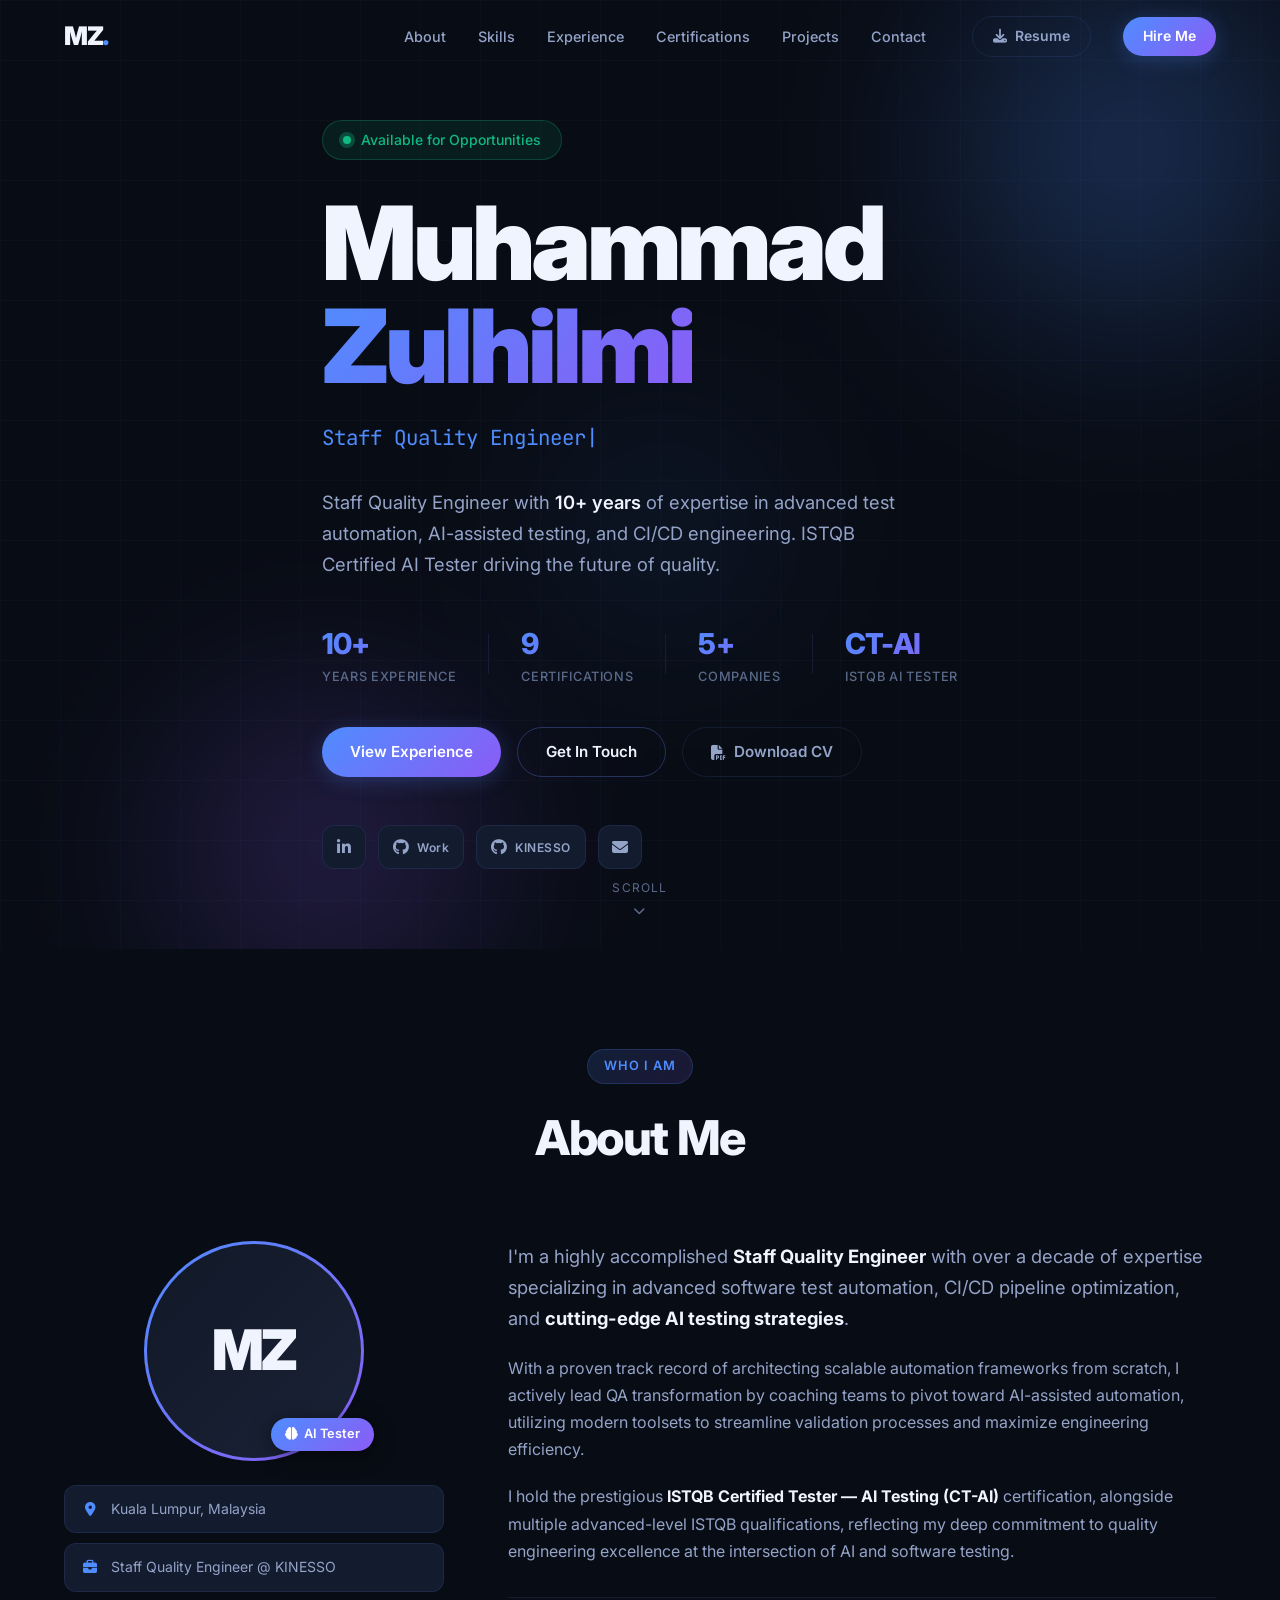
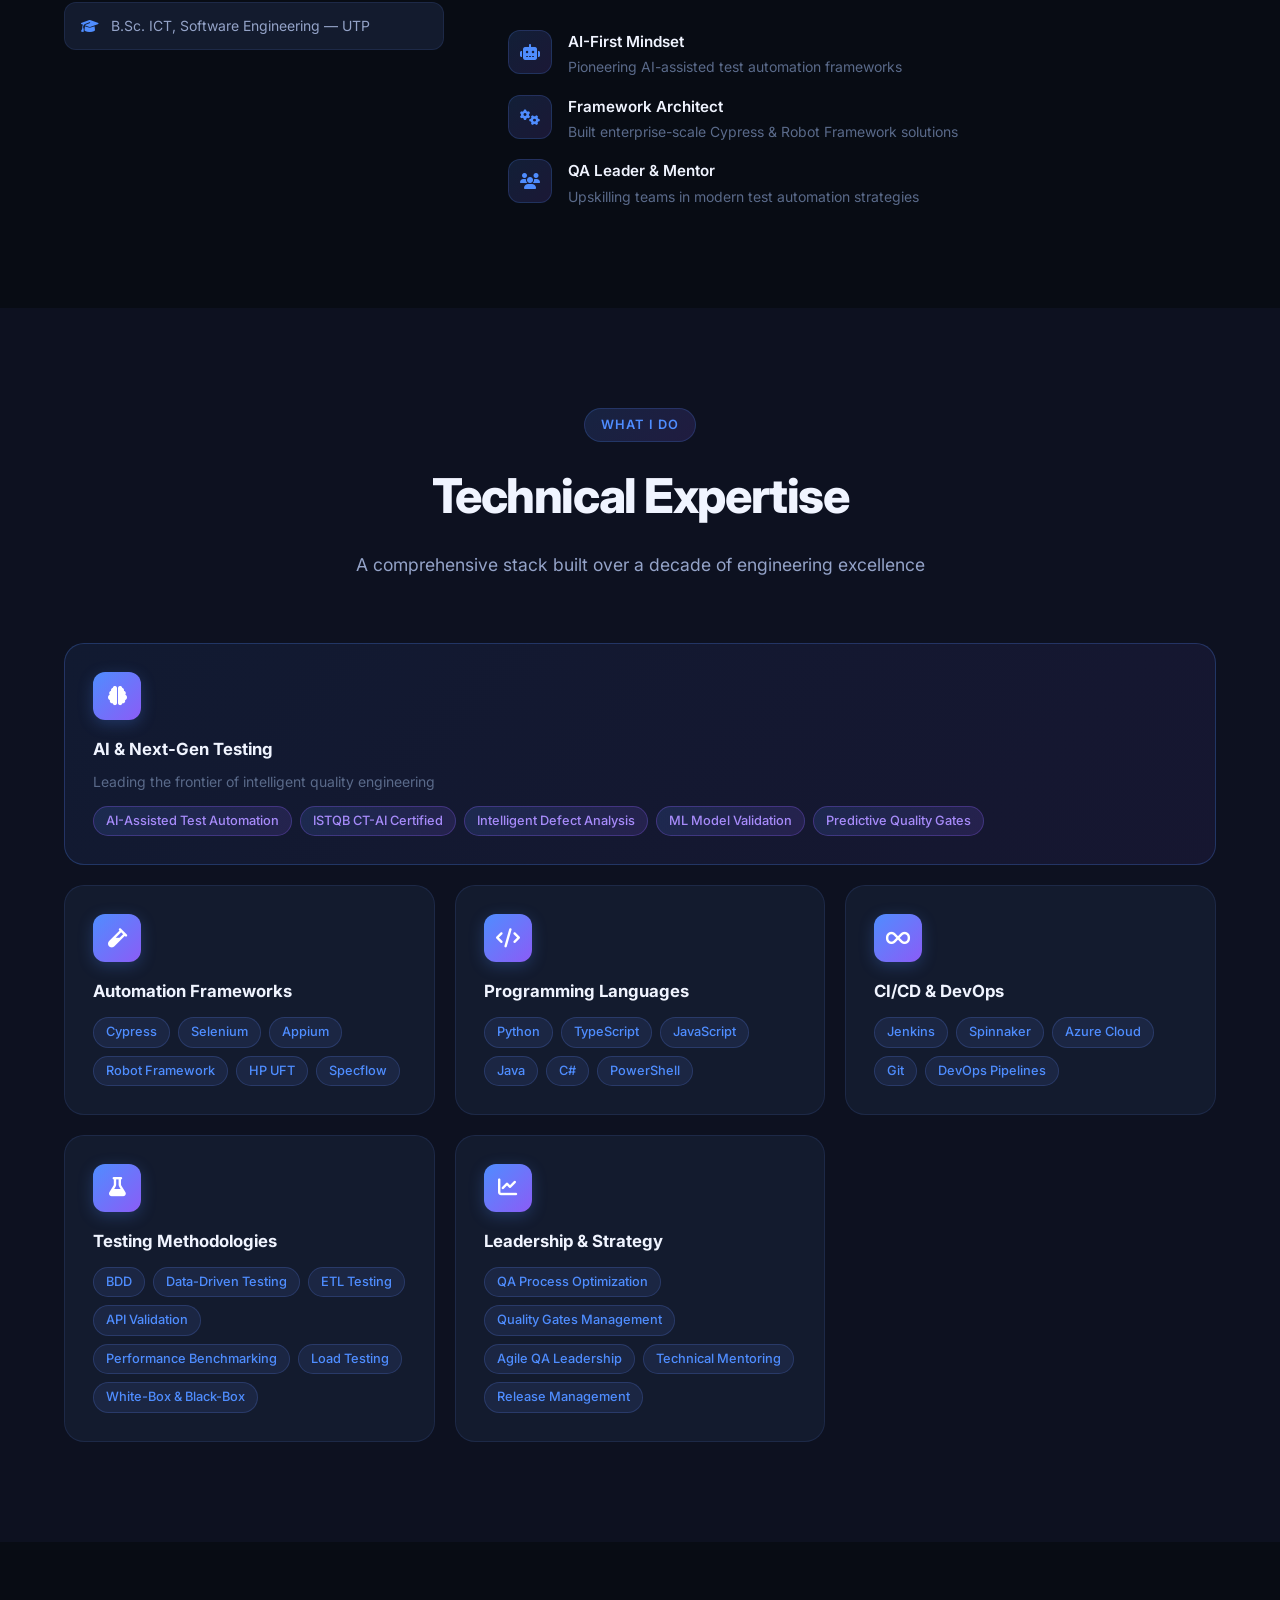
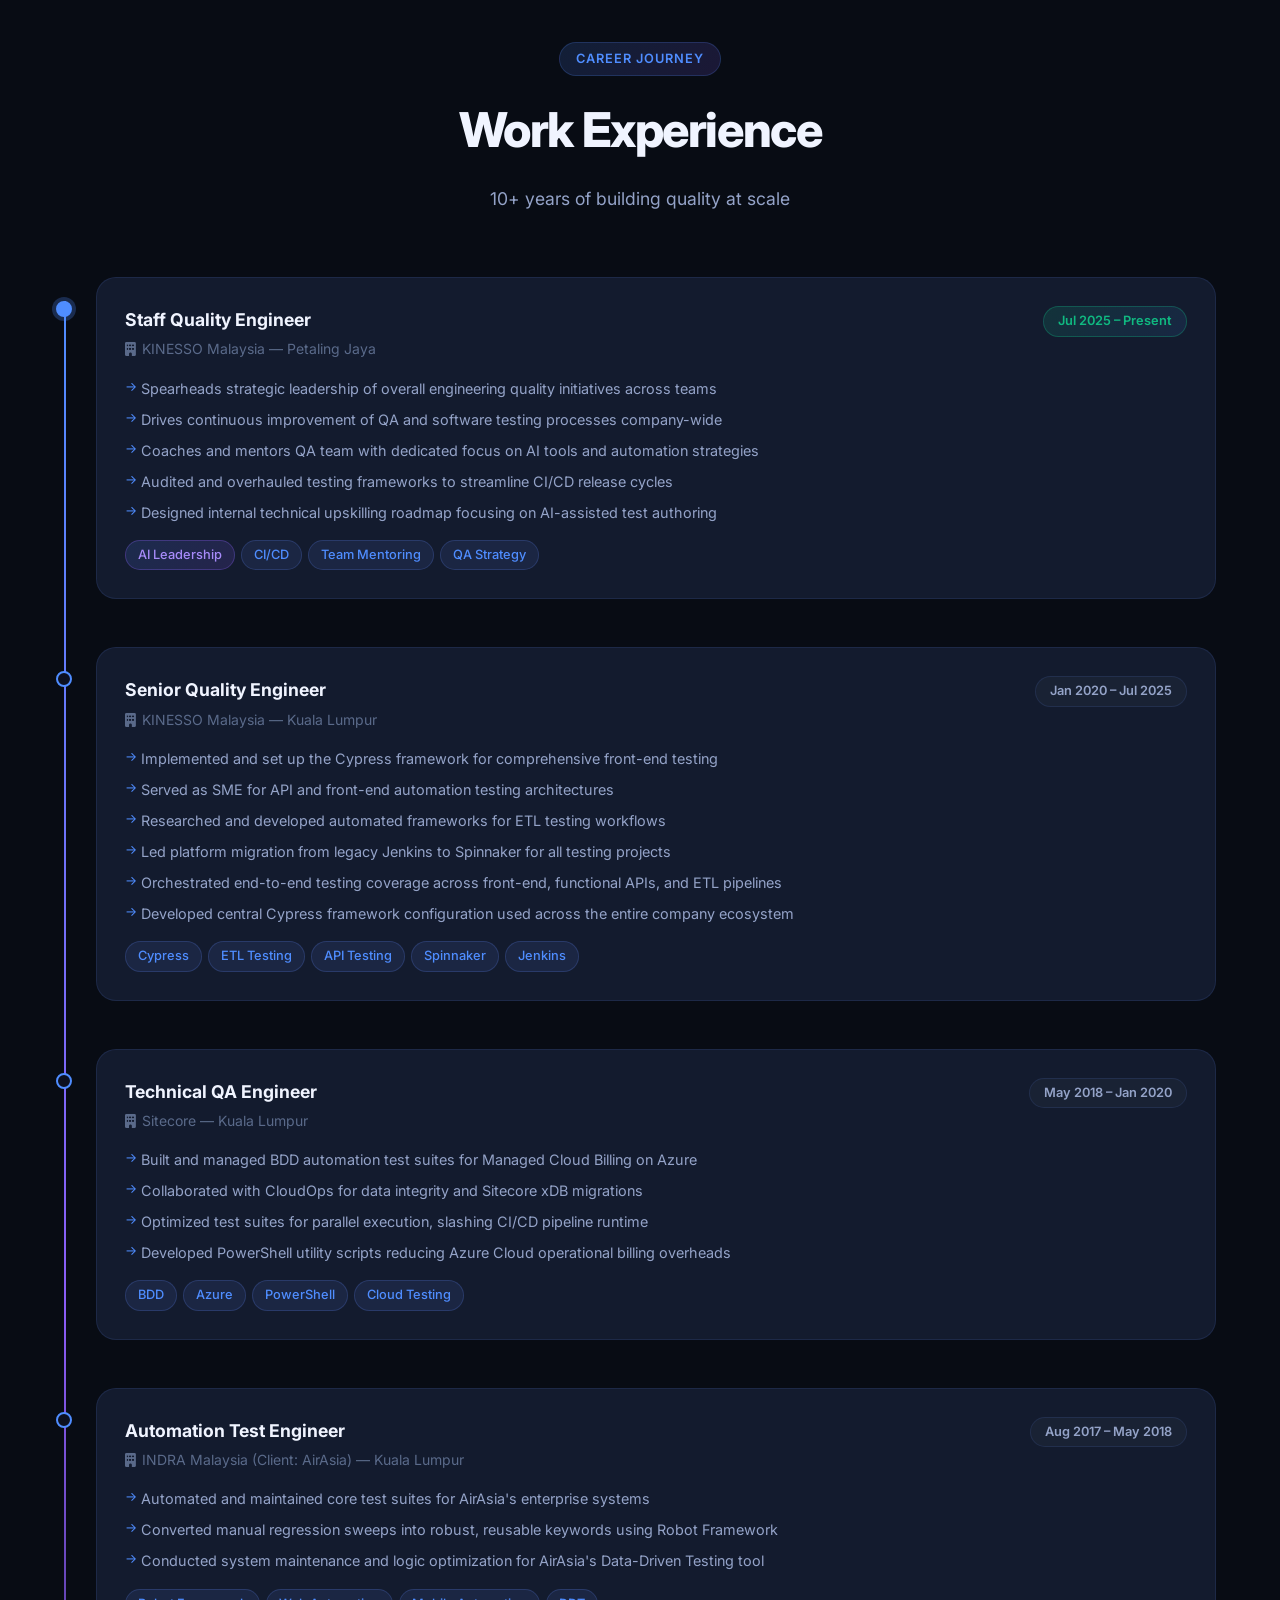
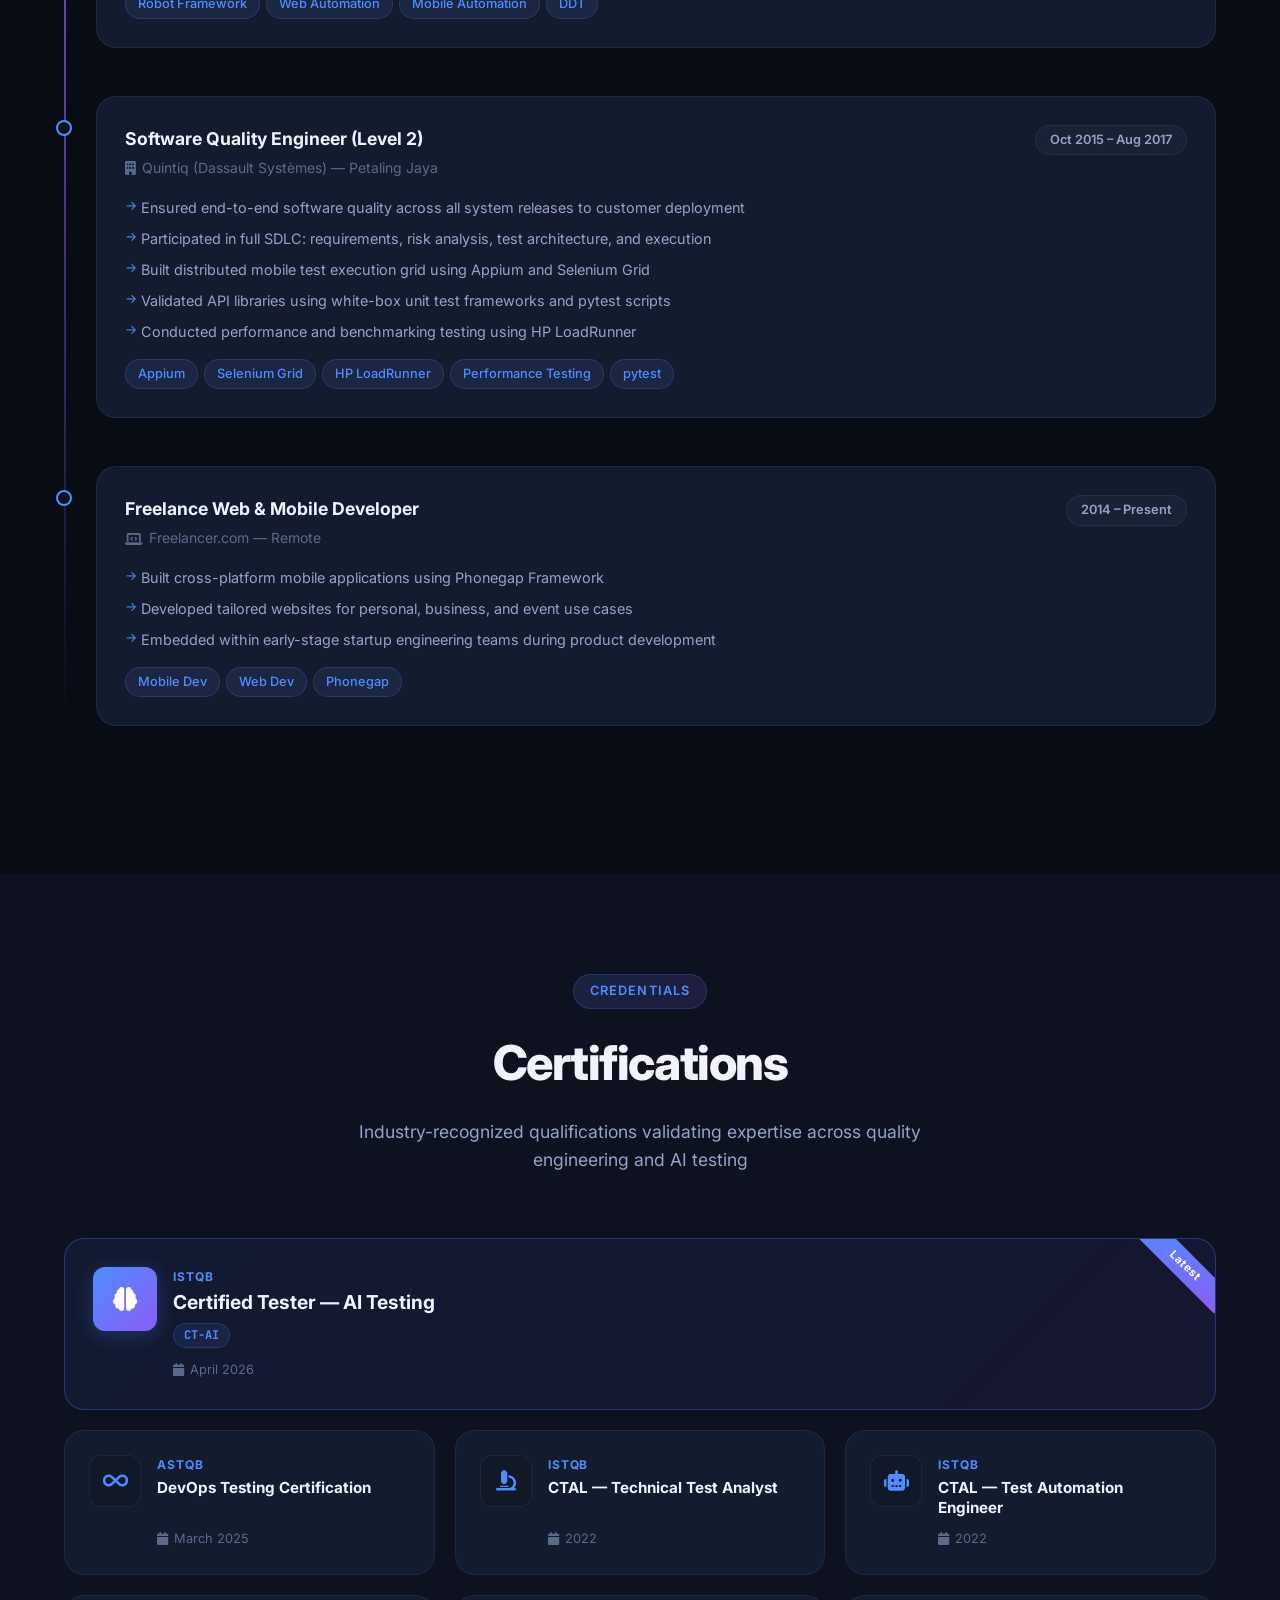
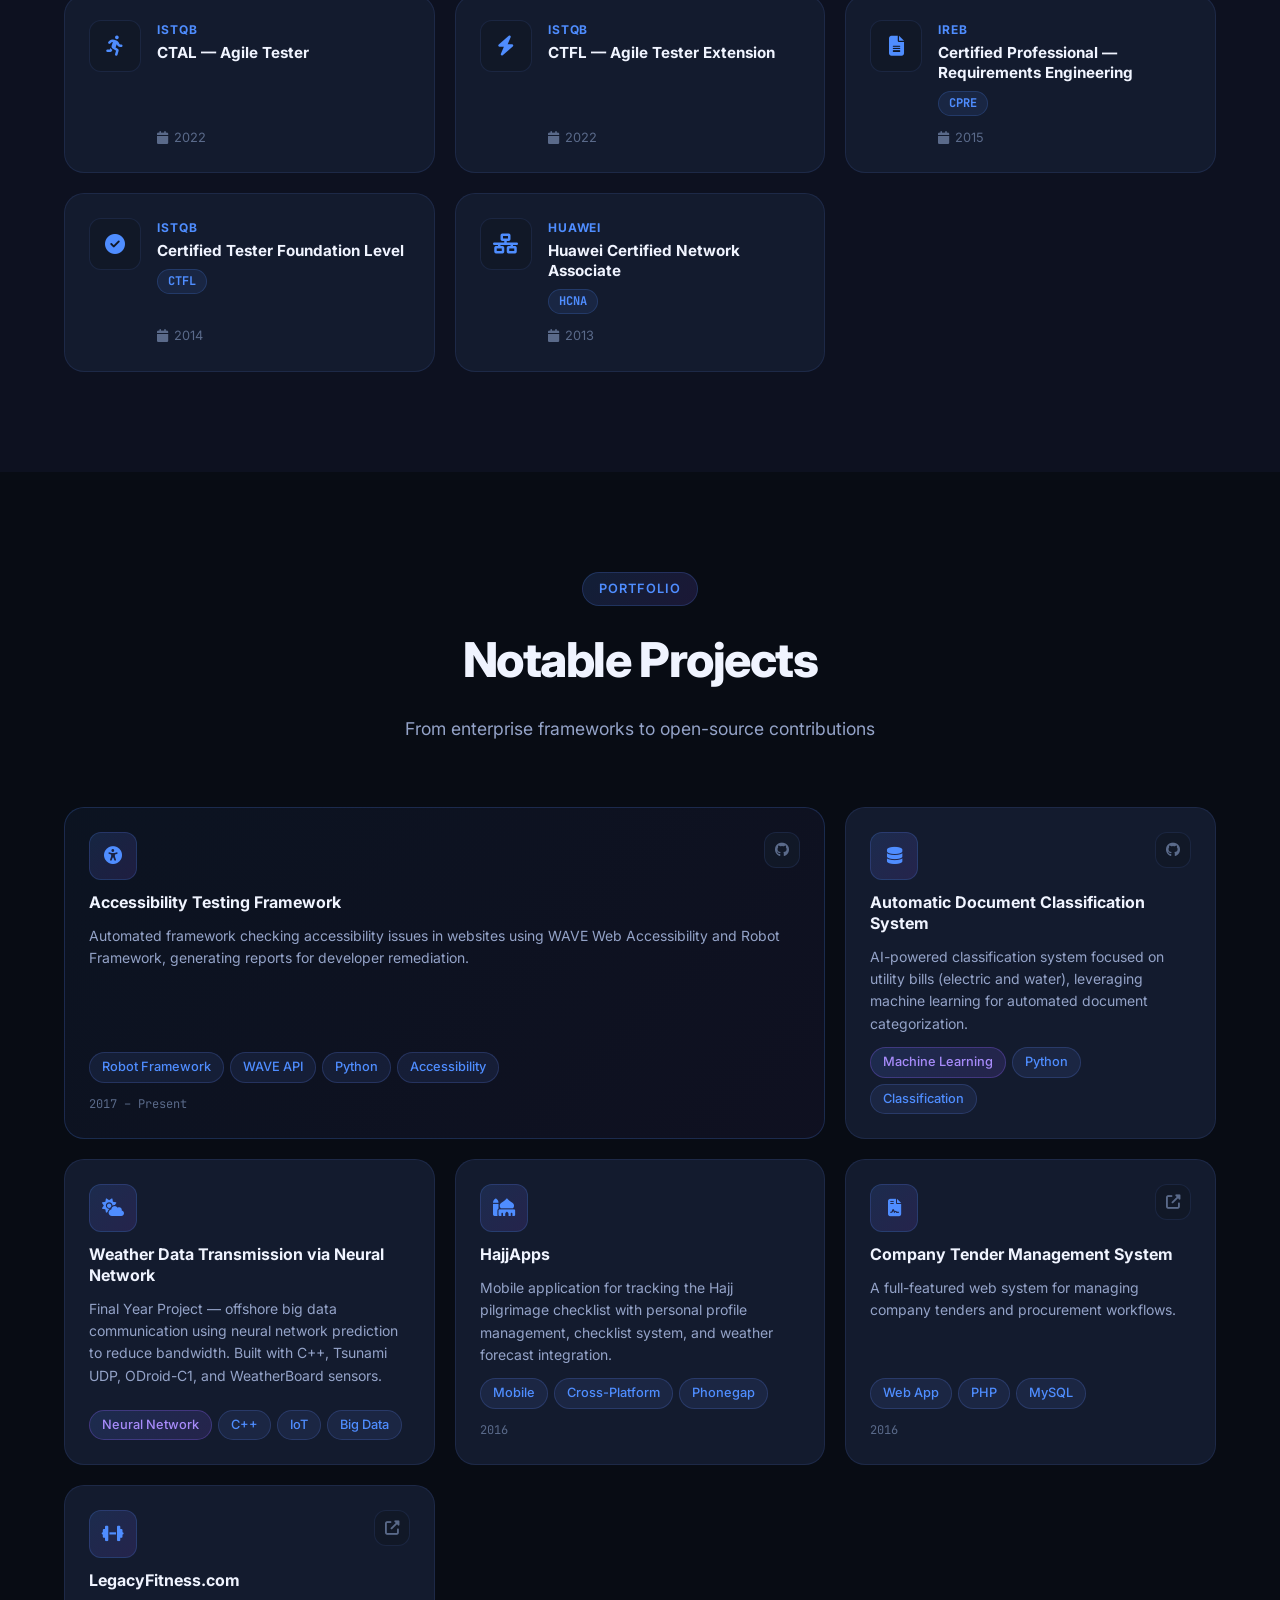
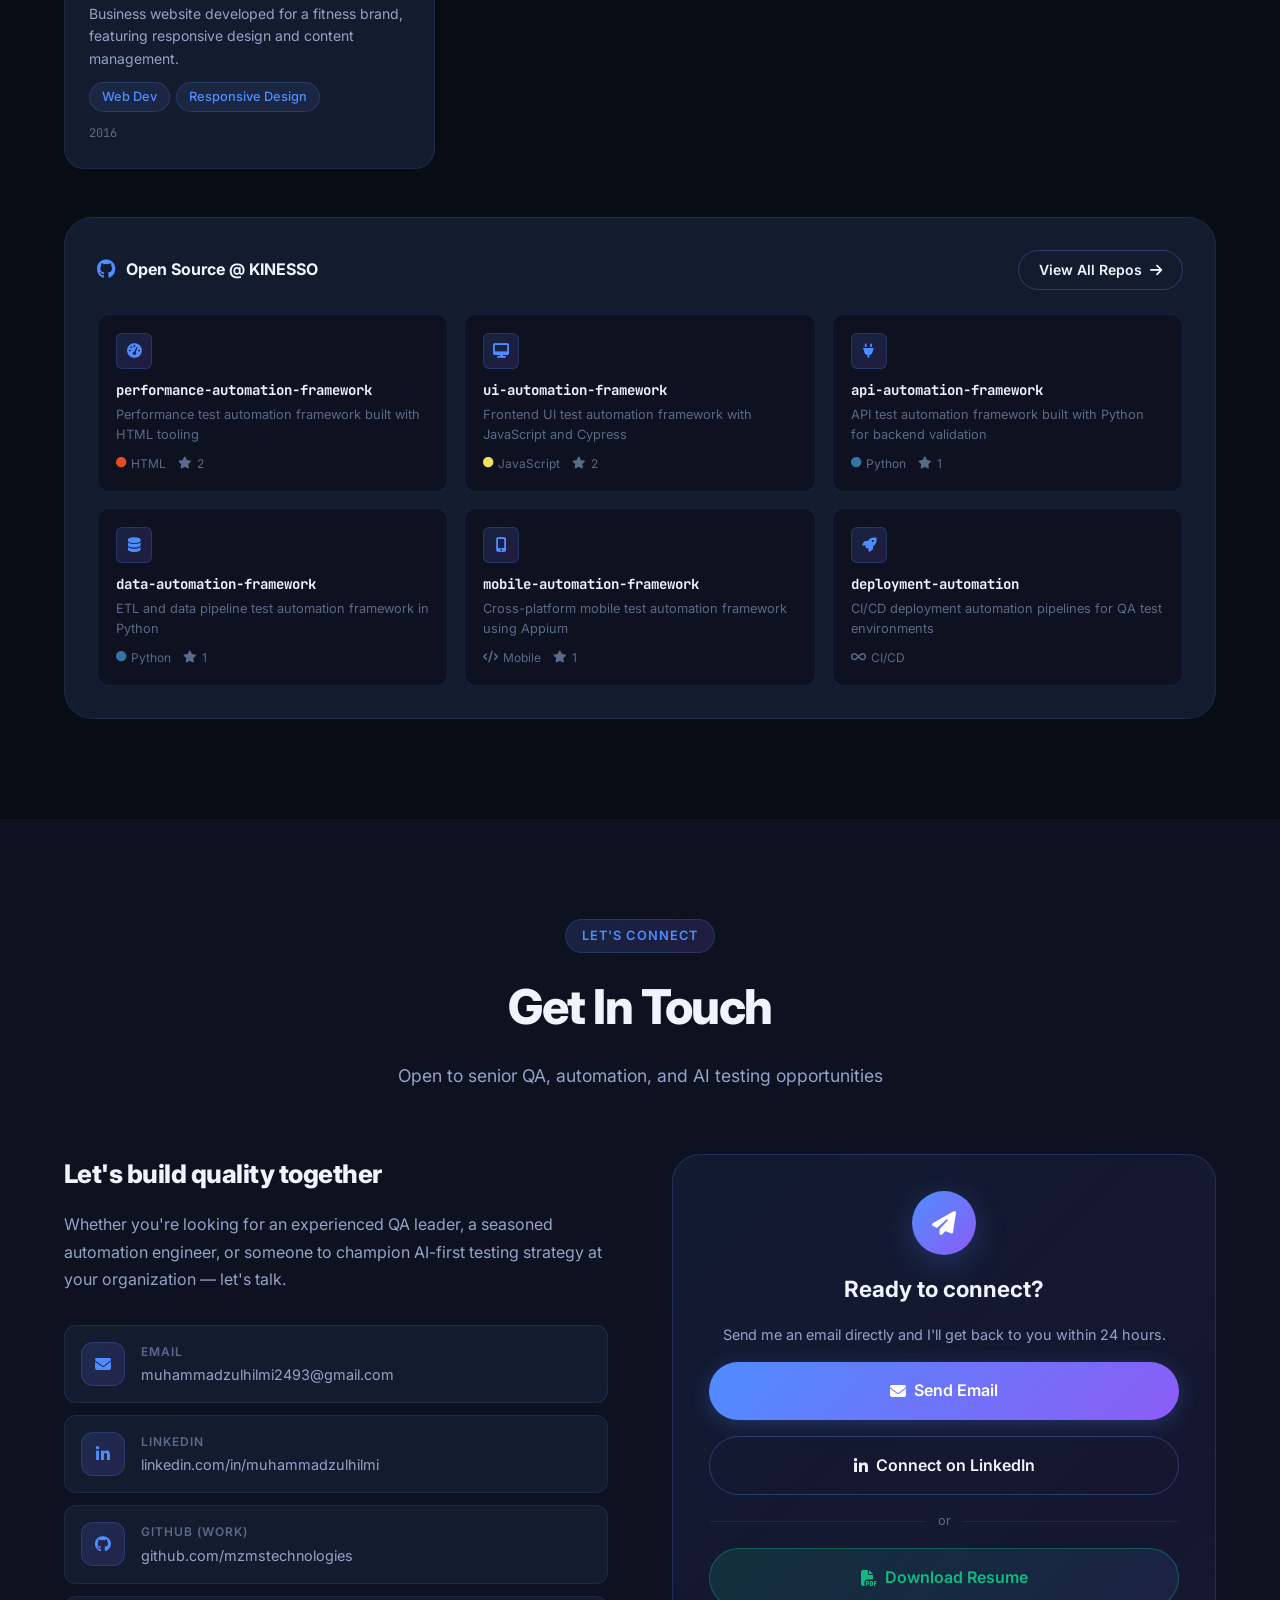
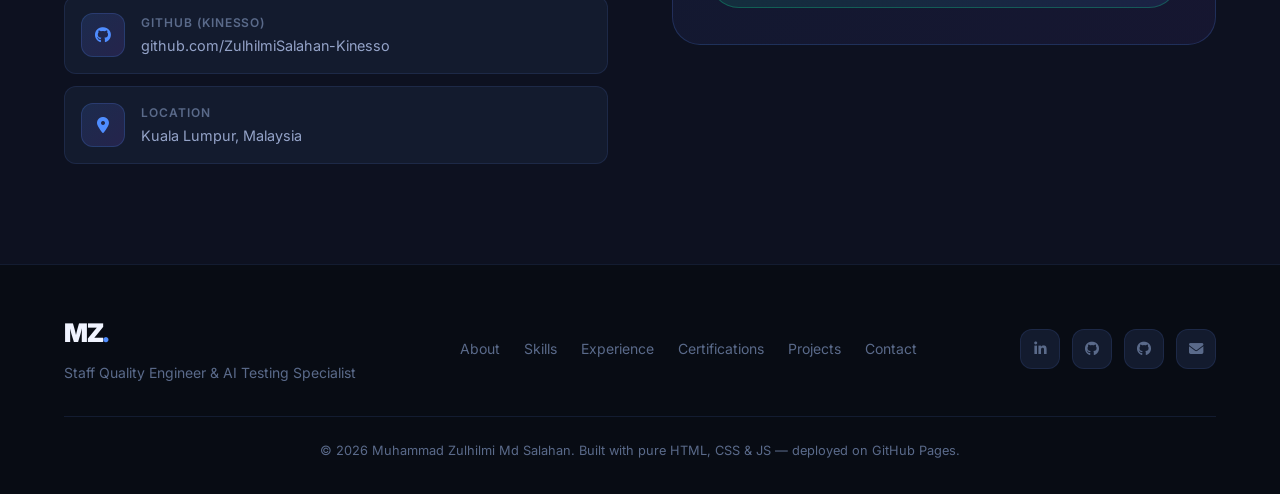
==== commit 812fafb8: "update resume" ====
--- a/index.html
+++ b/index.html
@@ -24,8 +24,21 @@
 
   <!-- Styles -->
   <link rel="stylesheet" href="css/portfolio.css" />
+
+  <!-- Google Tag Manager -->
+  <script>(function(w,d,s,l,i){w[l]=w[l]||[];w[l].push({'gtm.start':
+  new Date().getTime(),event:'gtm.js'});var f=d.getElementsByTagName(s)[0],
+  j=d.createElement(s),dl=l!='dataLayer'?'&l='+l:'';j.async=true;j.src=
+  'https://www.googletagmanager.com/gtm.js?id='+i+dl;f.parentNode.insertBefore(j,f);
+  })(window,document,'script','dataLayer','GTM-W3MJM7H');</script>
+  <!-- End Google Tag Manager -->
 </head>
 <body>
+
+  <!-- Google Tag Manager (noscript) -->
+  <noscript><iframe src="https://www.googletagmanager.com/ns.html?id=GTM-W3MJM7H"
+  height="0" width="0" style="display:none;visibility:hidden"></iframe></noscript>
+  <!-- End Google Tag Manager (noscript) -->
 
   <!-- ========== NAV ========== -->
   <nav class="nav" id="nav">
@@ -39,7 +52,7 @@
         <li><a href="#projects">Projects</a></li>
         <li><a href="#contact">Contact</a></li>
       </ul>
-      <a href="Resume-ZulhilmiSalahan.docx" download class="btn btn--sm btn--outline nav__resume">
+      <a href="Resume - Muhammad Zulhilmi Md Salahan.pdf" download class="btn btn--sm btn--outline nav__resume">
         <i class="fas fa-download"></i> Resume
       </a>
       <a href="mailto:muhammadzulhilmi2493@gmail.com" class="btn btn--sm btn--primary nav__cta">Hire Me</a>
@@ -94,8 +107,8 @@
       <div class="hero__actions">
         <a href="#experience" class="btn btn--primary">View Experience</a>
         <a href="#contact" class="btn btn--ghost">Get In Touch</a>
-        <a href="Resume-ZulhilmiSalahan.docx" download class="btn btn--outline">
-          <i class="fas fa-download"></i> Download CV
+        <a href="Resume - Muhammad Zulhilmi Md Salahan.pdf" download class="btn btn--outline">
+          <i class="fas fa-file-pdf"></i> Download CV
         </a>
       </div>
       <div class="hero__socials">
@@ -882,8 +895,8 @@
             <div class="contact__divider">
               <span>or</span>
             </div>
-            <a href="Resume-ZulhilmiSalahan.docx" download class="btn btn--resume btn--lg">
-              <i class="fas fa-file-word"></i> Download Resume
+            <a href="Resume - Muhammad Zulhilmi Md Salahan.pdf" download class="btn btn--resume btn--lg">
+              <i class="fas fa-file-pdf"></i> Download Resume
             </a>
           </div>
         </div>
